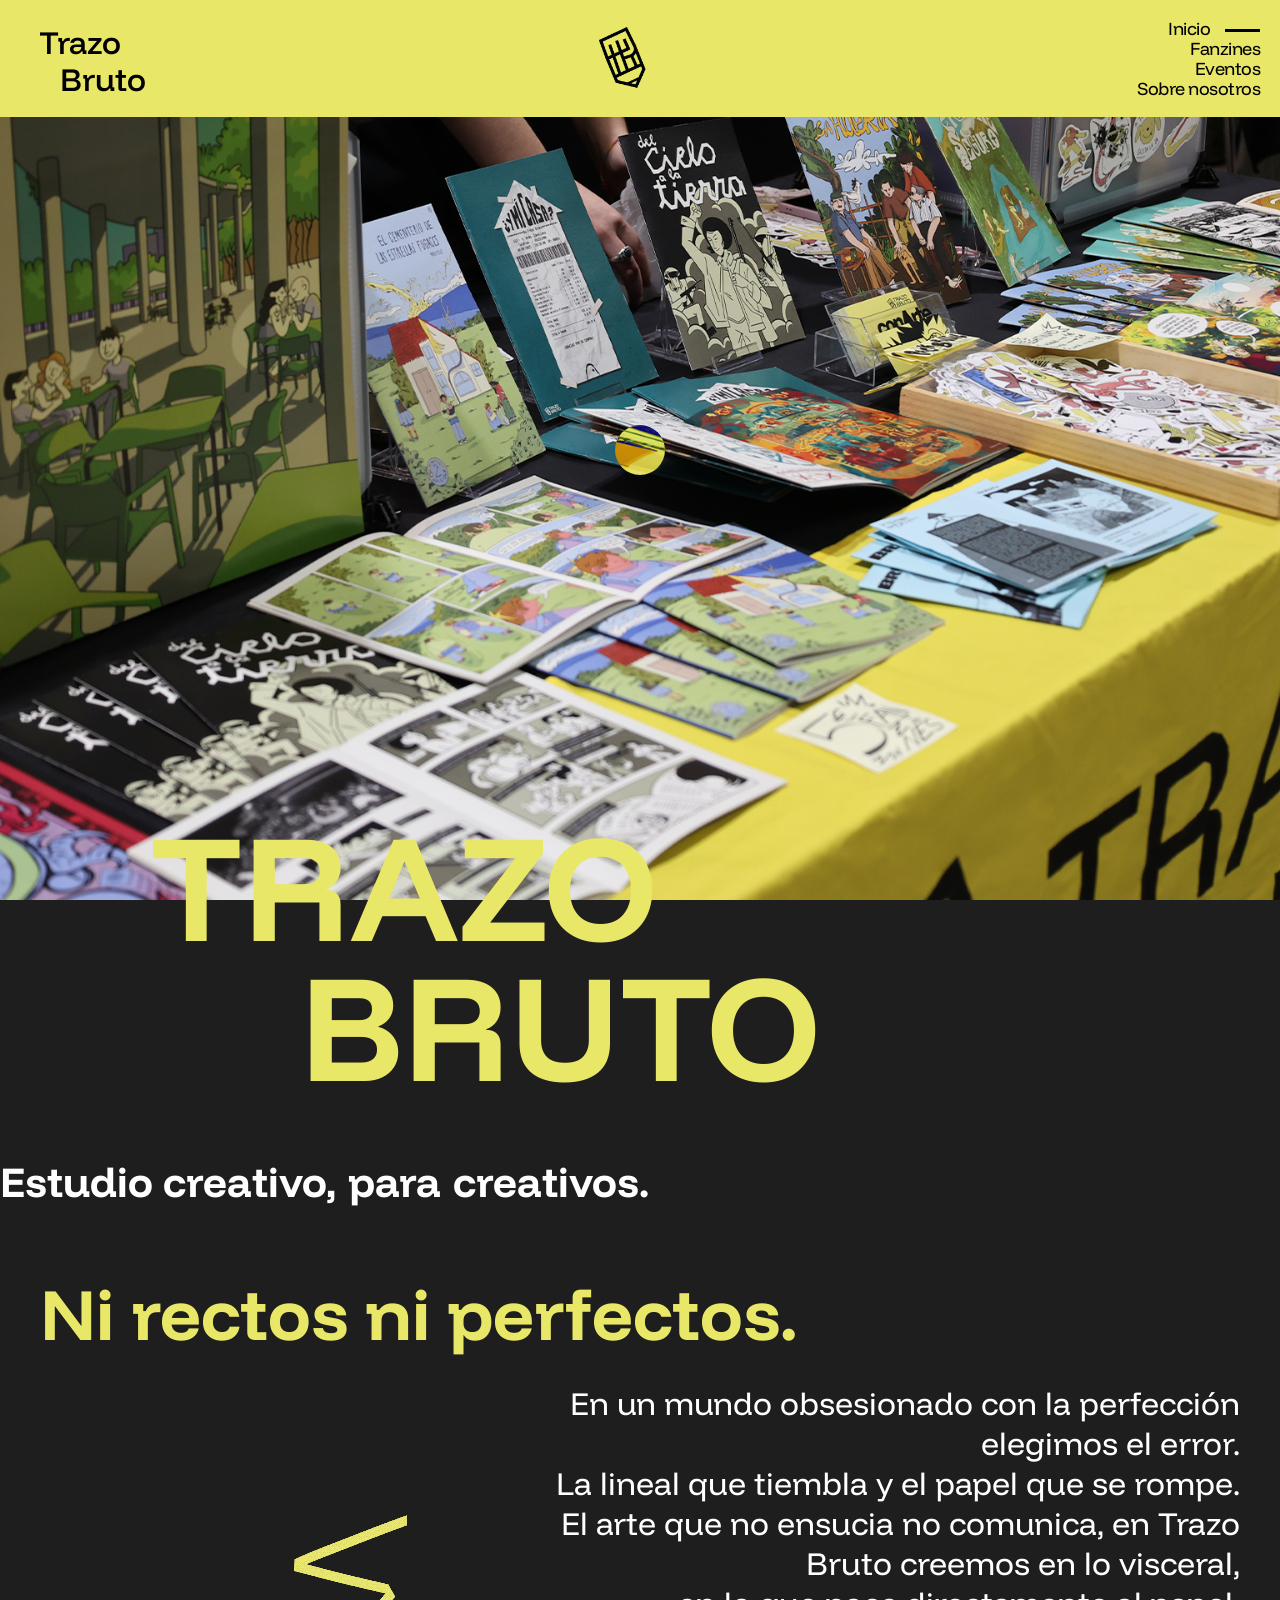
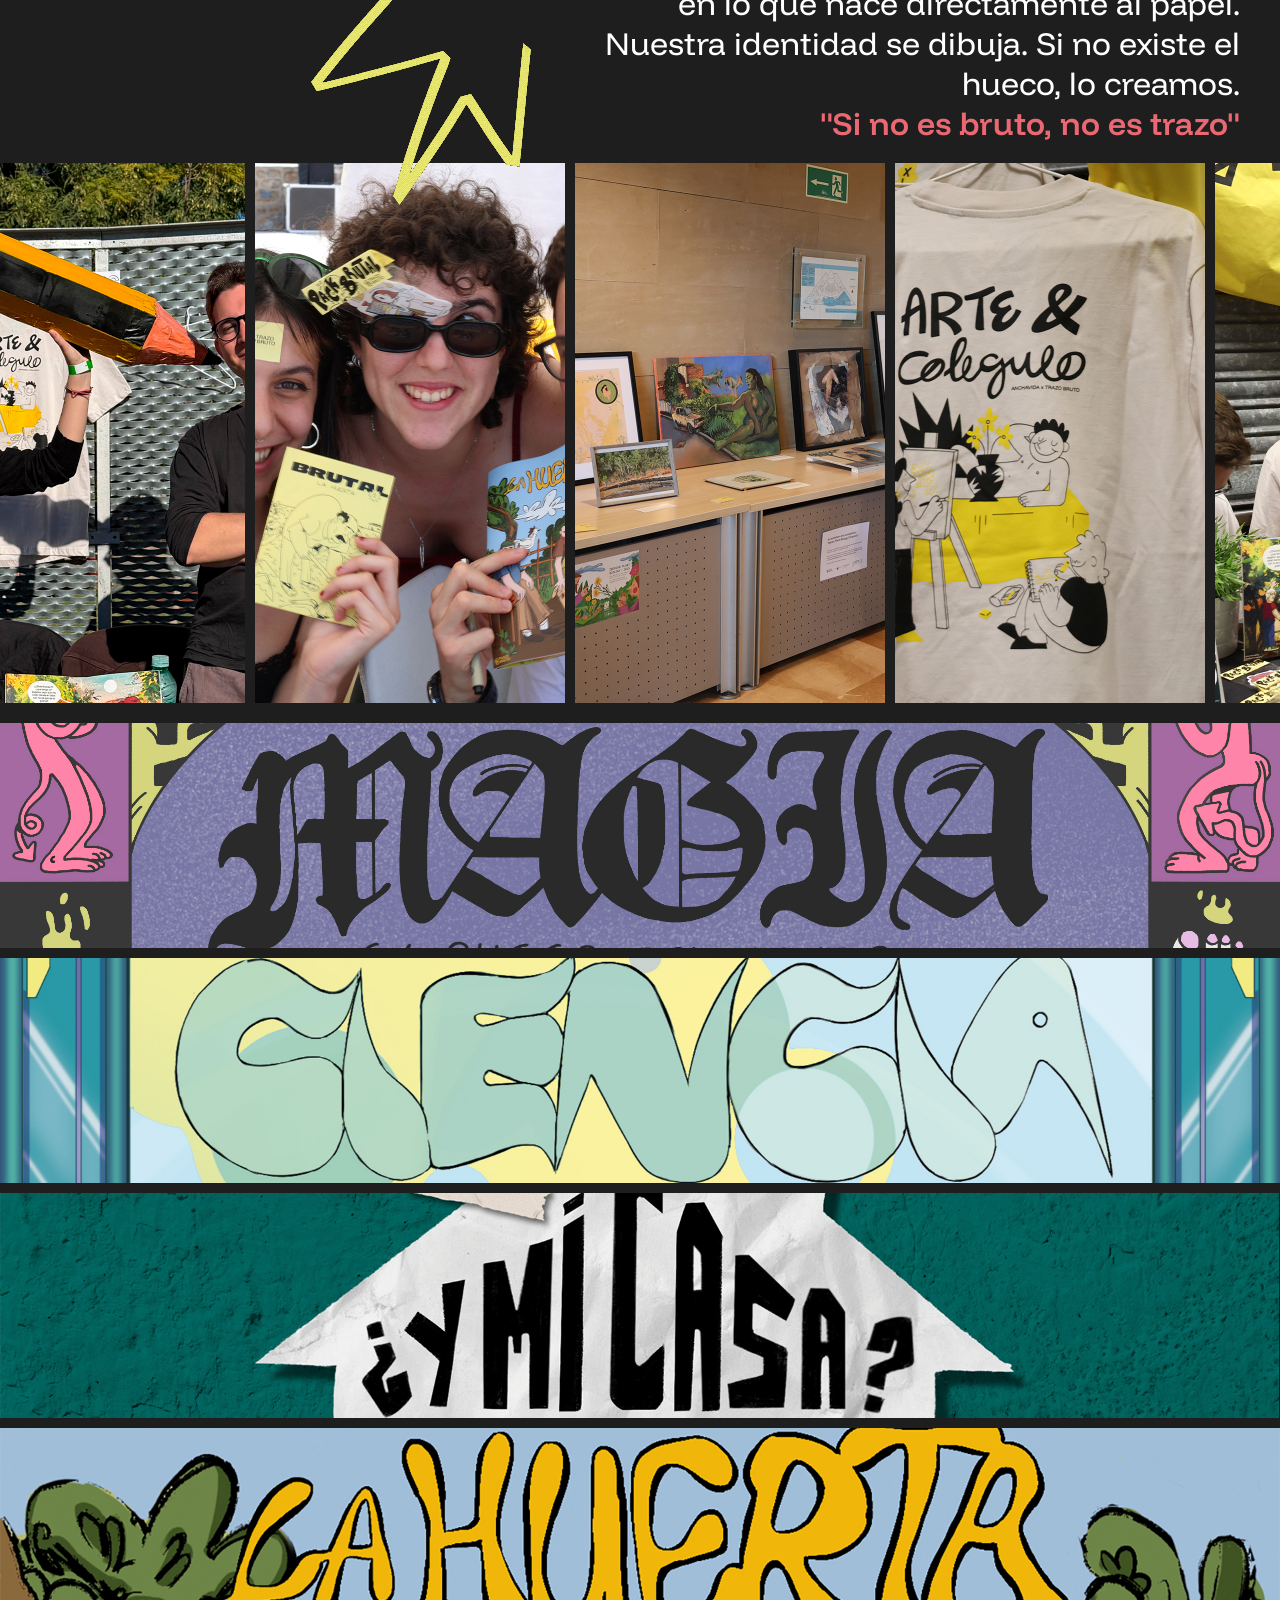
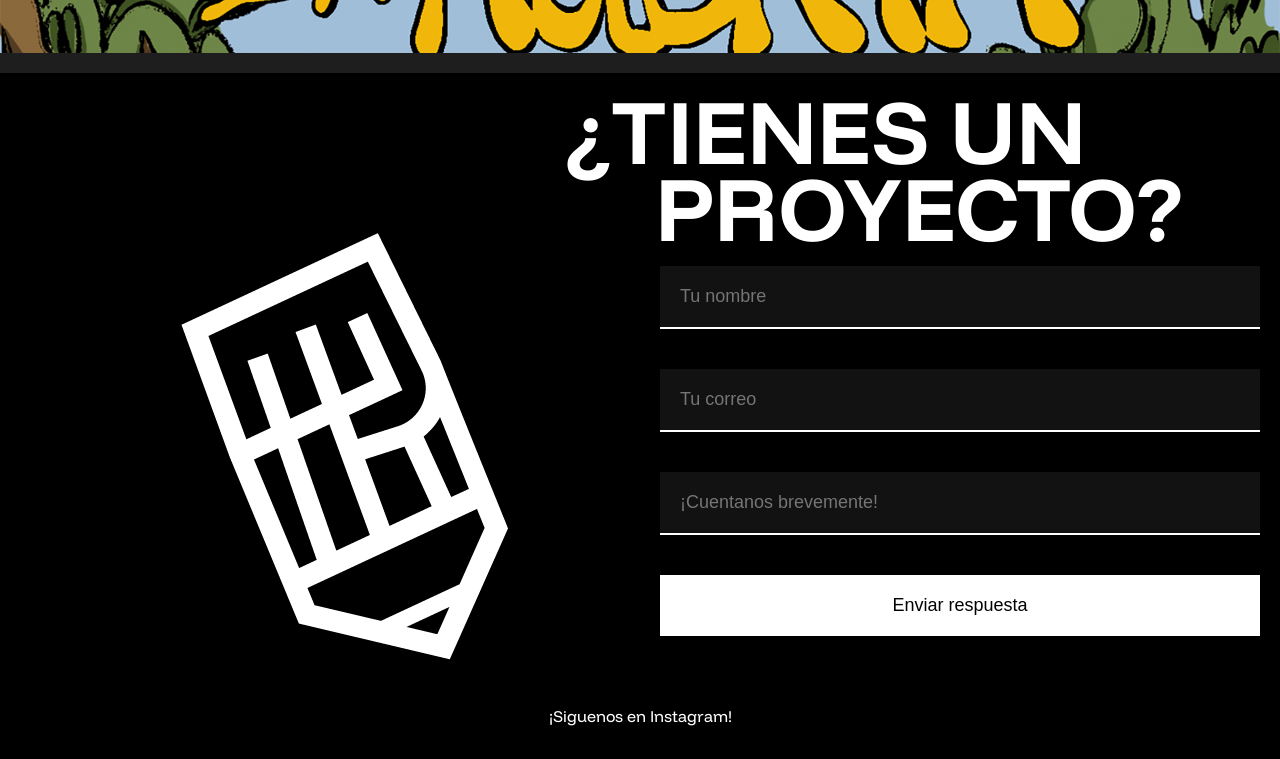
==== index.html @ 215f38f9 "links corregidos" ====
<!DOCTYPE html>
<html lang="es">
<head>
    <meta charset="UTF-8">
    <meta name="viewport" content="width=device-width, initial-scale=1.0">
    <title>Trazo Bruto</title>
    <link rel="icon" href="img/favicon/favicon-32x32.png">
    <link rel="stylesheet" href="css/estilo_main.css">
    <link rel="stylesheet" href="css/estilo_tablet.css" media="screen and (max-width: 1180px)">
    <link rel="stylesheet" href="css/estilo_mobile.css" media="screen and (max-width: 768px)">
    <script defer src="js/funciones.js"></script>
    <script defer src="js/submitForm.js"></script>
</head>
<body>
    <div class="cursor-personalizado"></div>

    <header>
        <section class="parallaxText">
            <div class="trazo">
                <P>Trazo Trazo Trazo Trazo Trazo Trazo Trazo </P>
            </div>
            <div class="bruto">
                <p>Bruto Bruto Bruto Bruto Bruto Bruto Bruto</p>
            </div>
        </section>
        <div class="logo">
            <a href="index.html" class="logo-link">
                <img src="img/logo_isotipo.png" alt="" class="logo-img">
            </a>
        </div>
        <div class="menu_main">
            <ul>
                <li class="activo"><a href="">Inicio</a></li>
                <li><a href="pages/fanzines.html">Fanzines</a></li>
                <li><a href="pages/eventos.html">Eventos</a></li>
                <li><a href="pages/aboutUs.html">Sobre nosotros</a></li>
            </ul>
        </div>
    <!--TABLET/MOVIL RESPONSIVE-->
        <button class="btn-menu">
            <span></span>
            <span></span>
            <span></span>
        </button>
        <nav class="menu">
            <ul>
                <li><a href="index.html">Inicio</a></li>
                <li><a href="pages/fanzines.html">Fanzines</a></li>
                <li><a href="pages/eventos.html">Eventos</a></li>
                <li><a href="pages/aboutUs.html">Sobre nosotros</a></li>
            </ul>
        </nav>
    </header>
    
    <main>
        <section class="img-main"></section>
        <h2>TRAZO <br>&emsp;BRUTO</h2>
        <h3>Estudio creativo,  
            <span class="animacion">
                <span class="contenido">
                    <span>para </span>
                    <span>de </span>
                </span>
            </span>
        creativos.</h3>
        <div class="manifiesto">
            <h2>Ni rectos ni perfectos.</h2>
            <div class="texto-gif">
                <div class="gif"><img src="img/gif/TrazoBruto.gif" alt=""></div>
                <p>En un mundo obsesionado con la perfección elegimos el error. <br> La lineal que tiembla y el papel que se rompe.<br>El arte que no ensucia no comunica, en Trazo Bruto creemos en lo visceral, <br>en lo que nace directamente al papel. <br>Nuestra identidad se dibuja. Si no existe el hueco, lo creamos.<br>
                    <span>"Si no es bruto, no es trazo"</span></p>
            </div>
        </div>
        <section class="carrusel">
            <img src="img/01.png" alt="">
            <img src="img/02.png" alt="">
            <img src="img/03.png" alt="">
            <img src="img/04.png" alt="">
            <img src="img/05.png" alt="">
            <img src="img/06.png" alt="">
            <img src="img/07.png" alt="">
            <img src="img/08.png" alt="">
            <img src="img/09.png" alt="">
        </section>
        <section class="portadasFanzines">
            <div><a href="pages/fanzines.html#magia"><img src="img/Fanzines/05/PORTADA.jpg" alt=""></a></div>
            <div><a href="pages/fanzines.html#ciencia"><img src="img/Fanzines/04/Portada.jpg" alt=""></a></div>
            <div><a href="pages/fanzines.html#miCasa"><img src="img/Fanzines/03/portada.jpg" alt=""></a></div>
            <div><a href="pages/fanzines.html#huerta"><img src="img/Fanzines/02/Portada.png" alt=""></a></div>
        </section>
    </main>
    <footer>
        <section class="flex">
            <div class="footer-img">
                <img src="img/logo_isotipo_blanco.png" alt="">
            </div>
            <div class="form">
                <h2>¿TIENES UN <br>&emsp;PROYECTO?</h2>
                <input type="text" name="nombre" id="" placeholder="Tu nombre">
                <input type="text" name="correo" placeholder="Tu correo">
                <input type="text" name="mensaje" placeholder="¡Cuentanos brevemente!">
                <button type="button" onClick="submitForm()" >Enviar respuesta</button>
            </div>
        </section>
        <section class="pie-pagina">
            <p>¡Siguenos en <a href="https://www.instagram.com/trazo.bruto/" target="_blank">Instagram</a>!</p>
        </section>
    </footer>
</body>
</html>
---- css/estilo_main.css ----
@import url('https://fonts.googleapis.com/css2?family=Funnel+Display:wght@300..800&display=swap');

:root{
    --color-principal: #E9E767;
    --tipo: "Funnel Display"
}
*{
    cursor: none !important;
    margin: 0;
    padding: 0;
}
body{
    font-family: var(--tipo);
    background-color: rgb(30, 30, 30);
}
.cursor-personalizado{
    position: fixed;
    width: 50px;
    height: 50px;
    border-radius: 50%;
    background-color: var(--color-principal);
    mix-blend-mode: difference;
    pointer-events: none;
    z-index: 10;
    left: var(--x, 50%);
    top: var(--y, 50%);
    transform: translate(-50%, -50%);
    transition: width 0.2s ease, height 0.2s ease;
}
    .cursor-personalizado.cursor-activo{
    width: 30px;
    height: 30px;
}

header{
    position: fixed;
    background-color: var(--color-principal);
    height: 13dvh;
    width: 100%;
    color: black;
    display: flex;
    justify-content: space-between;
    align-items: center;
    transition: transform 0.3s ease;
    z-index: 9;
}
        .header-hidden{
            transform: translateY(-100%);
        }
        header button, nav{
            display: none;
        }
    .parallaxText{
        font-weight: 500;
        padding: 20px;
        position: relative;
        font-size: 2em;
    }
    div.trazo{
        position: relative;
        left: 20px;
        width: 85px;
        height: 37px;
        overflow: hidden;
        display: flex;
        flex-direction: row-reverse;
        align-items: flex-start;
        justify-content: flex-end;
    }
        .trazo p{
        white-space: nowrap;
        position: absolute;
        left: -230px;
    }
    div.bruto{
        position: relative;
        left: 40px;
        width: 90px;
        height: 37px;
        overflow: hidden;
        display: flex;
    }
        .bruto p{
        white-space: nowrap;
        position: absolute;
        left: 0px;
    }
div.logo, .logo-link, .logo-img{
    transition: transform 0.3s ease-out;
}
    .logo-link {
        display: inline-block;
        width: 100px;
        height: 100px;
    }
    .logo-img {
        width: 100%;
        height: 100%;
        object-fit: cover; 
        object-position: center; 
    }
header div.menu_main ul{
    list-style: none;
    padding: 20px;
    display: flex;
    flex-direction: column;
    align-items: flex-end;
    height: 100%;
    justify-content: space-between;
}
    div.menu_main a{
        text-decoration: none;
        font-size: 18px;
        letter-spacing: -0.5px;
        line-height: 12px;
        color: black;
        display: inline-block;
        position: relative;
        transform: translateX(0);
        transition: transform 0.3s ease;
    }
    div.menu_main a::after{
        content: "";
        position: absolute;
        top: 50%;
        right: 0;
        width: 0px;
        height: 3px;
        background-color: black;
        transition: width 0.3s ease, right 0.3s ease;
    }
    .menu_main a:hover,
    .menu_main li.activo a{
        transform: translateX(-50px);
    }
    .menu_main a:hover::after,
    .menu_main li.activo a::after{
        width: 35px;
        right: -50px;
}
section.img-main{
    height: 100dvh;
    width: 100%;
    background: url(../img/06.png)no-repeat center/ cover fixed;
}
main{
    height: auto;
}


main h2{
    display: inline-block;
    color: var(--color-principal);
    font-size: 150px;
    position: relative;
    left: 150px;
    top: -85px;
    line-height: 140px;
}
main h3{
    display: inline-flex;
    align-items: baseline;
    color: white;
    font-size: 42px;
    position: relative;
    top: -30px;
    left: 0px;
}
h3 span.animacion{
    display: inline-flex;
    overflow: hidden;
    height: 1.5em;
    vertical-align: bottom;
    margin: 0 12px;
}
span.animacion .contenido{
    display: flex;
    flex-direction: column;
    transition: transform 0.3s ease;
}
.animacion span{
    display: block;
    height: 1.5em;
    line-height: 1.5em;
}
span.animacion:hover span.contenido{
    transform: translateY(-1.5em);
}
main div.manifiesto{
    width: 100%;
    display: flex;
    flex-direction: column;
    justify-content: flex-start;
    padding-bottom: 20px;
}
    div.manifiesto h2{
        display: flex;
        font-size: 72px;
        margin-top: 25px;
        left: 0;
        top: 0;
        margin: 0 40px;
    }
    div.manifiesto .texto-gif{
        display: flex;
        flex-direction: row;
        align-items: center;
        justify-content: flex-end;
        margin: 0 40px;
    }
    div.manifiesto p{
        display: flex;
        text-align: right;
        font-size: 32px;
        color: white;
        justify-content: flex-end;
        flex-direction: column;
    }
    div.manifiesto p span{
        display: flex;
        justify-content: flex-end;
        color: #EB6772;
        font-weight: 600;
    }
    .texto-gif div.gif{
        display: flex;
        transform: rotate(180deg);
        position: relative;
        top: 120px;
        left: 100px;
}
section.carrusel{
    display: flex;
    overflow-x: hidden;
    width: 100%;
    height: 60dvh;
    display: flex;
    gap: 10px;
    padding-bottom: 20px;
    user-select: none;
}
    .carrusel::-webkit-scrollbar {
        display: none;
    }
    .carrusel img {
        flex: 0 0 calc(25% - 10px);
        width: calc(25% - 10px);
        height: 100%;
        object-fit: cover;
        pointer-events: none;
    }
section.portadasFanzines{
    width: 100%;
    height: 100dvh;
    display: flex;
    flex-direction: column;
    gap: 10px;
    padding-bottom: 50px;
}
section.portadasFanzines div{
    width: 100%;
    height: 25%;
}
.portadasFanzines div img{
    width: 100%;
    height: 100%;
    object-fit: cover;
}
footer{
    width: 100%;
    min-height: 75%;
    background-color: black;
    display: flex;
    flex-direction: column;
    padding-top: 20px;
}
    footer section.flex{
        display: flex;
        width: 100%;
        height: 100%;
    }
    .flex div.footer-img{
        width: 50%;
        overflow: hidden;
        display: flex;
        
    }
    .flex div.form{
        width: 50%;
        display: flex;
        flex-direction: column;
    }
        .flex h2{
            font-size: 90px;
            color: white;
            line-height: 0.85;
            position: relative;
            top: 0px;
            left: -75px;
        }
        section.flex input{
            padding: 20px;
            background-color: rgba(30, 30, 30, 0.6);
            color: white;
            border: none;
            border-bottom: white 2px solid;
            outline: none;
            margin: 20px;
            font-size: 18px;
            box-sizing: border-box;
        }
        section.flex button{
            justify-self: end;
            background-color: white;
            color: black;
            border: none;
            padding: 20px 40px;
            margin: 20px;
            font-size: 18px;
            transition: 0.2s ease-in-out;
        }
            section.flex button:hover{
                background-color: var(--color-principal);
                color: black;
                transform: translateY(-10px);
                box-shadow: 0 10px 20px rgba(0, 0, 0, 0.3);
            }
    section.pie-pagina{
        display: flex;
        flex-direction: column;
        justify-content: center;
        align-items: center;
        background-color: black;
        padding-bottom: 20px;
    }
    .pie-pagina p{
        color: white;
        margin-bottom: 1%;

    }
    footer a{
        text-decoration: none;
        color: white;
    }
    footer a:hover{
        color: black;
        background-color: var(--color-principal);
    }
---- css/estilo_tablet.css ----
@media (max-width: 1180px){
    *{
        padding: 0;
        margin: 0;
    }
    .cursor-personalizado{
        display: none;
    }
    /*HEADER*/
    header{
        position: fixed;
        background: none;
        display: flex;
        justify-content: space-between;
        align-items: center;
        z-index: 1;
    }
    header .logo{
        display: none;
    }
    header .about-us{
        display: none;
    }
    .parallaxText{
        font-weight: 500;
        padding: 20px;
        position: relative;
        font-size: 2em;
        color: var(--color-principal);
        z-index: 4;
        transition: color 0.3s ease;
    }
        .parallaxText.oscuro{
        color: black;
        font-weight: 600;
        }
    header .btn-menu{
        width: 80px;
        height: 60px;
        background: transparent;
        display: flex;
        flex-direction: column;
        justify-content: center;
        align-items: center;
        gap: 8px;
        border: none;
        z-index: 4;
        }
        .menu_main{
            display: none;
        }
            .btn-menu span{
                display: block;
                width: 40px;
                height: 4px;
                background-color: var(--color-principal);
                transition: background-color 0.3s ease;
            }
            .desplegado span{
                background-color: black;
            }
            nav.menu{
                position: fixed;
                top: 0;
                left: 0;
                width: 100%;
                height: 100dvh;
                background-color: var(--color-principal);
                display: flex;
                justify-content: center;
                align-items: center;
                z-index: 3;
                visibility: hidden;
                opacity: 0;
            }
                nav.menu.activo{
                    visibility: visible;
                    opacity: 1;
                }
            .menu ul{
                list-style: none;
                padding: 0;
                text-align: center;
                width: 100%;
            }
            .menu ul li{
                margin: 30px 0;
                transform: translateX(-100vw);
                transition: transform 0.5s cubic-bezier(.46,0,.37,1);
            }
            nav.menu.activo ul li{
                transform: translateX(0);
            }
            nav ul li:nth-child(1){ transition-delay: 0.15s; }
            nav ul li:nth-child(2){ transition-delay: 0.30s; }
            nav ul li:nth-child(3){ transition-delay: 0.45s; }
            nav ul li:nth-child(4){ transition-delay: 0.60s; }
            li a{
                color: black;
                text-decoration: none;
                font-size: 100px;
                font-weight: 700;
            }
    /*MAIN*/
    main h3{
        font-size: 42px;
        position: relative;
        padding: 0 20PX;
        display: flex;
        justify-content: flex-end;
    }
    .texto-gif{
        display: flex;
        width: 95%;
        position: relative;
    }
    main .texto-gif p{
        font-size: 28px;
        display: flex;
        justify-content: flex-end;
    }
    .gif img{
        width: 300px;
        position: absolute;
        top: -100px;
    }
    section.portadasFanzines{
        height: 80dvh;
    }
    
    /*FOOTER*/
    .flex h2{
        font-size: 72px;
    }
    .flex .footer-img{
        justify-content: center;
        align-items: center;
    }
}
---- css/estilo_mobile.css ----
@media screen and (max-width: 450px){
        /*HEADER*/
    header{
        max-width: 100vw;
        top: 0;
        left: 0;
        position: fixed;
    }
    nav.menu{
        width: 100%;
        max-width: 100vw;
    }
    li a{
        color: black;
        text-decoration: none;
        font-size: 80px;
        font-weight: 700;
    }

    /*MAIN*/
    main h2{
        font-size: 80px;
        line-height: 0.8;
        position: relative;
        top: -35px;
        left: 15px;
    }
    main h3{
        font-size: 20px;
        position: relative;
        padding-left: 20px;
    }
    main .manifiesto h2{
        font-size: 42px;
        padding-bottom: 20px ;
    }
    .texto-gif{
        display: flex;
        width: 85%;
        position: relative;
    }
    main .texto-gif p{
        font-size: 16px;
    }
    .gif img{
        width: 100px;
        position: absolute;
        top: -20px;
        left: 20px;
    }
    .flex h2{
        font-size: 30px;
        position: relative;
        top: -25px;
        left: 25px;
    }
    section.carrusel{
        height: 40dvh;
    }
    section.portadasFanzines{
        padding: 0;
        height: 50dvh;
    }
    /*FOOTER*/
    section.flex div.footer-img{
        display: none;
    }
    section.flex{
        width: calc(100% - 20%);
        display: flex;
        flex-direction: column;
    }
    .form{
        display: flex;
        flex-direction: column;
        width: 100%;
    }
    .form input{
        width: 90vw;
    }
    .form button{
        position: relative;
        left: 210px;
    }
    footer{
        display: flex;
        flex-direction: column;
        align-items: center;
        justify-content: center;
    }
        .flex h2 {
        font-size: 30px;
        position: relative;
        top: 0px;
        }
}
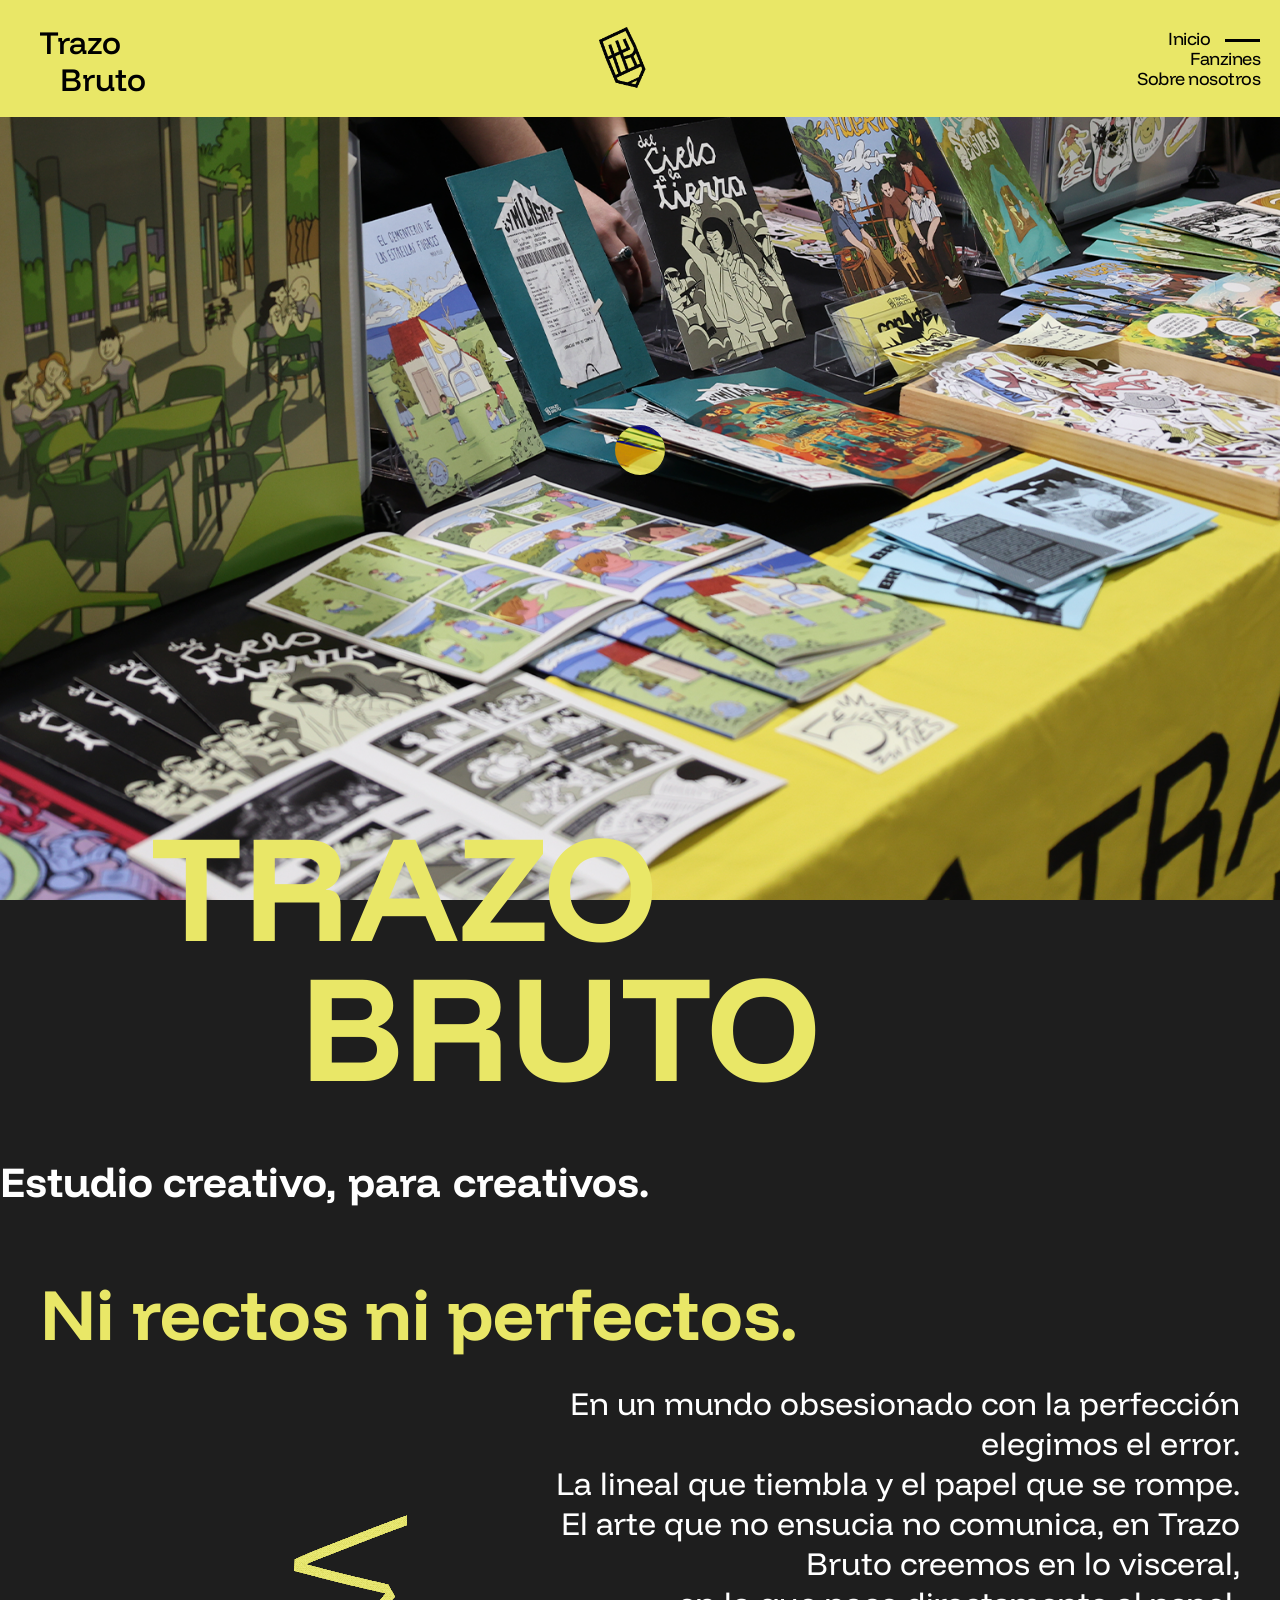
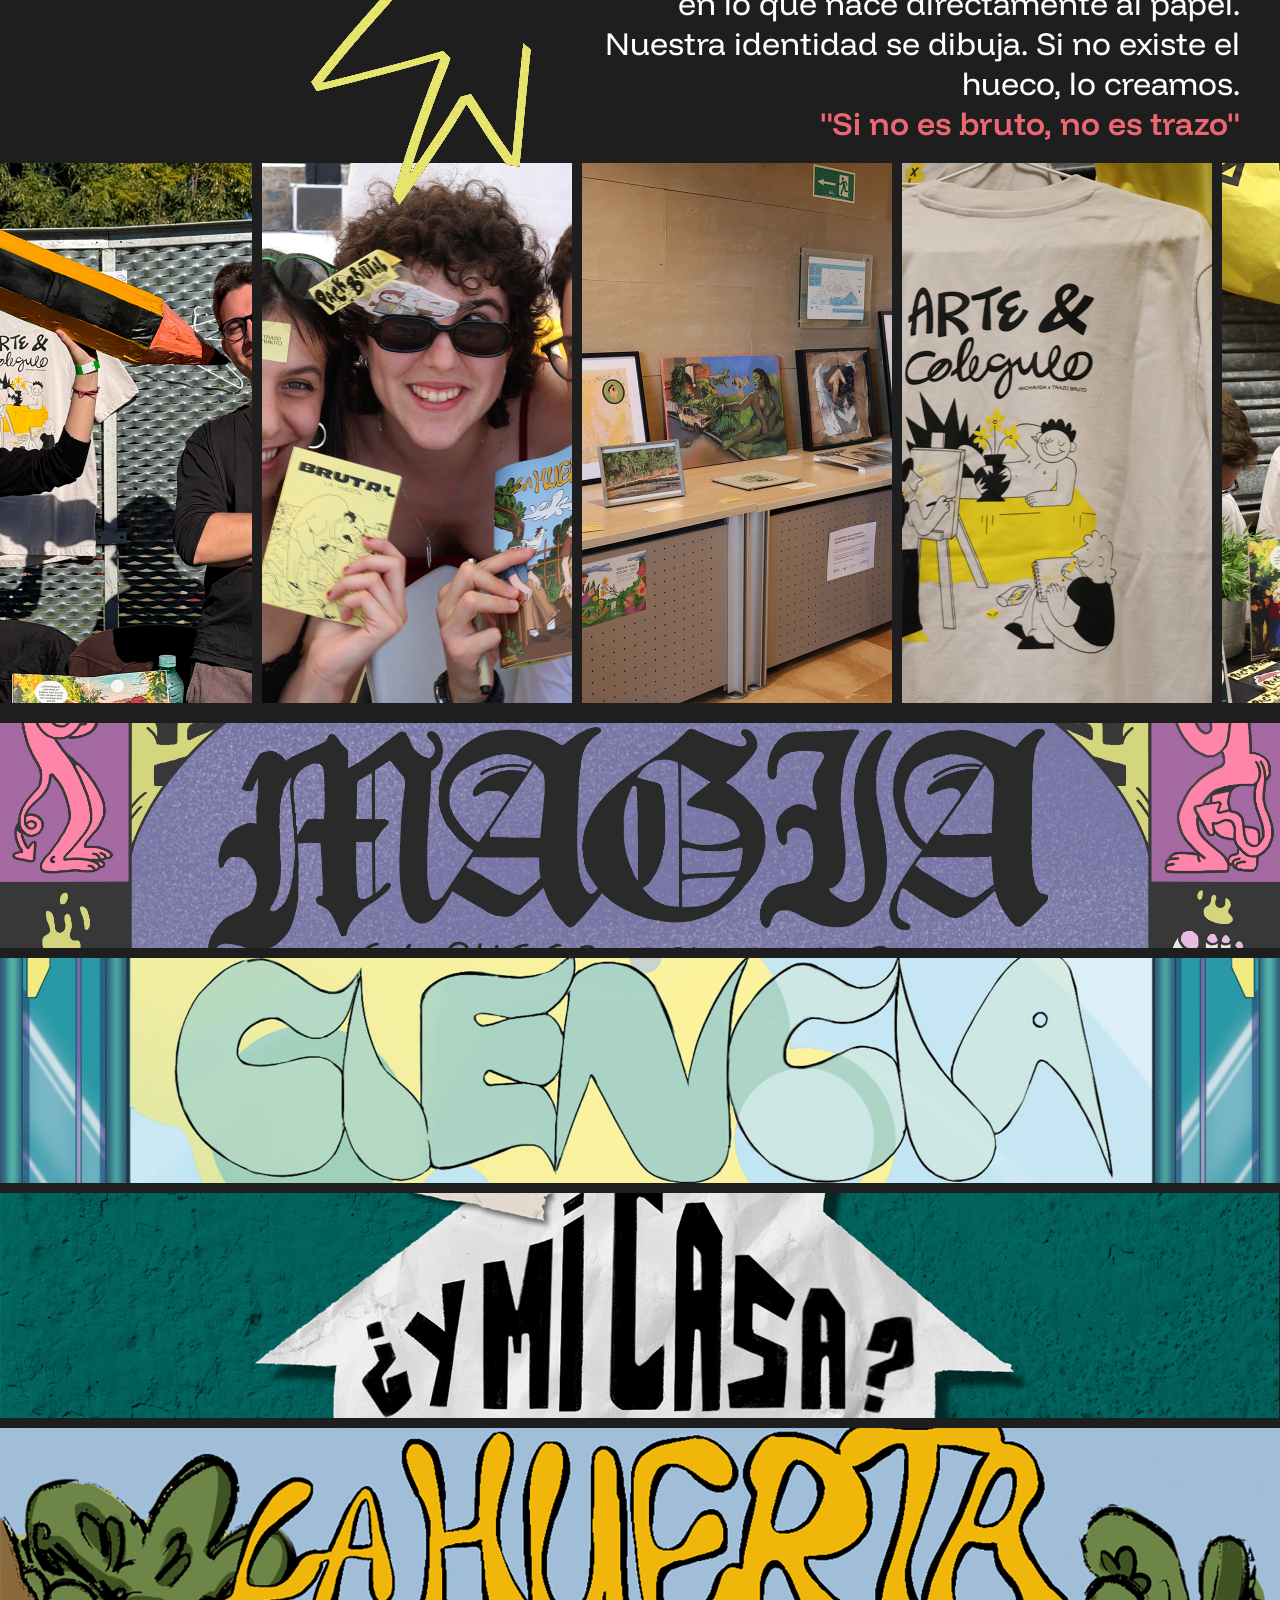
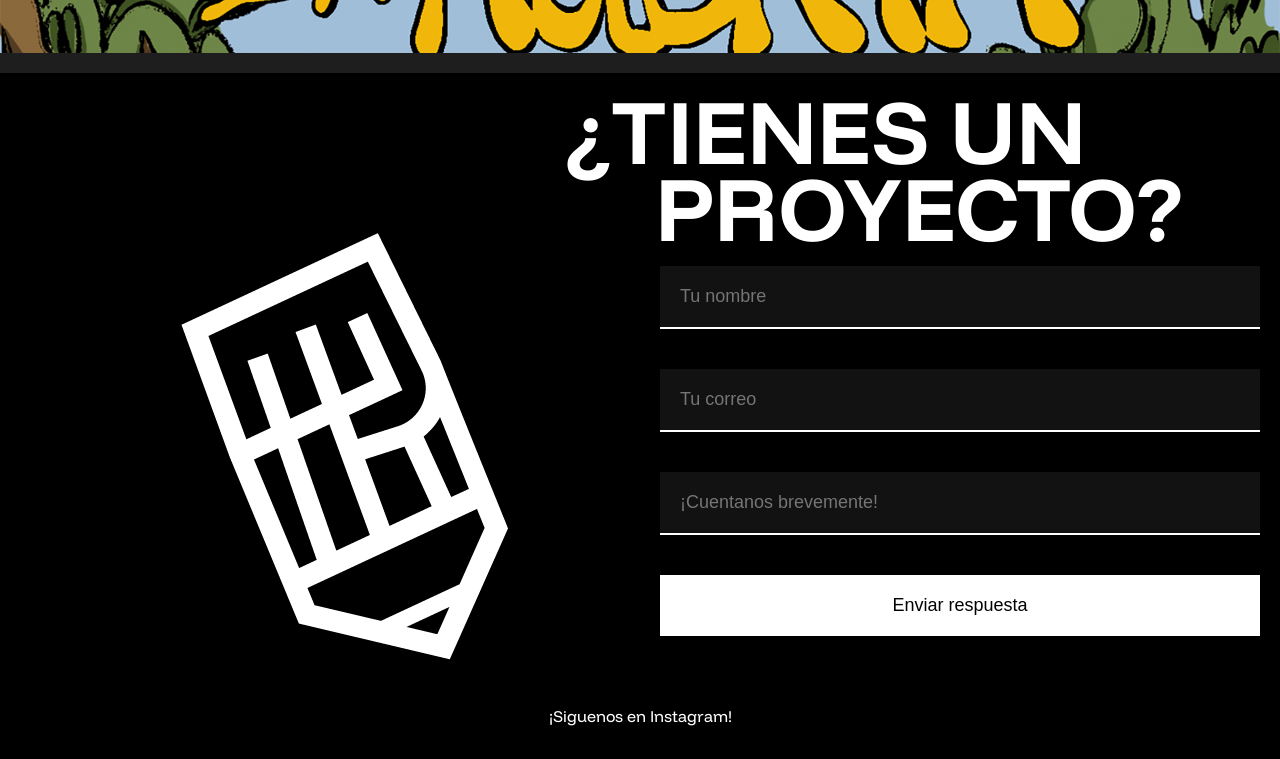
==== commit 6c2b9600: "about-us definido y reponsive" ====
--- a/index.html
+++ b/index.html
@@ -32,7 +32,7 @@
             <ul>
                 <li class="activo"><a href="">Inicio</a></li>
                 <li><a href="pages/fanzines.html">Fanzines</a></li>
-                <li><a href="pages/eventos.html">Eventos</a></li>
+                <!-- AÑADIR EVENTOS -->
                 <li><a href="pages/aboutUs.html">Sobre nosotros</a></li>
             </ul>
         </div>
@@ -46,7 +46,7 @@
             <ul>
                 <li><a href="index.html">Inicio</a></li>
                 <li><a href="pages/fanzines.html">Fanzines</a></li>
-                <li><a href="pages/eventos.html">Eventos</a></li>
+                <!-- AÑADIR EVENTOS -->
                 <li><a href="pages/aboutUs.html">Sobre nosotros</a></li>
             </ul>
         </nav>
--- a/css/estilo_tablet.css
+++ b/css/estilo_tablet.css
@@ -13,7 +13,7 @@
         display: flex;
         justify-content: space-between;
         align-items: center;
-        z-index: 1;
+        z-index: 5;
     }
     header .logo{
         display: none;
@@ -27,7 +27,7 @@
         position: relative;
         font-size: 2em;
         color: var(--color-principal);
-        z-index: 4;
+        z-index: 6;
         transition: color 0.3s ease;
     }
         .parallaxText.oscuro{
@@ -44,7 +44,7 @@
         align-items: center;
         gap: 8px;
         border: none;
-        z-index: 4;
+        z-index: 7;
         }
         .menu_main{
             display: none;
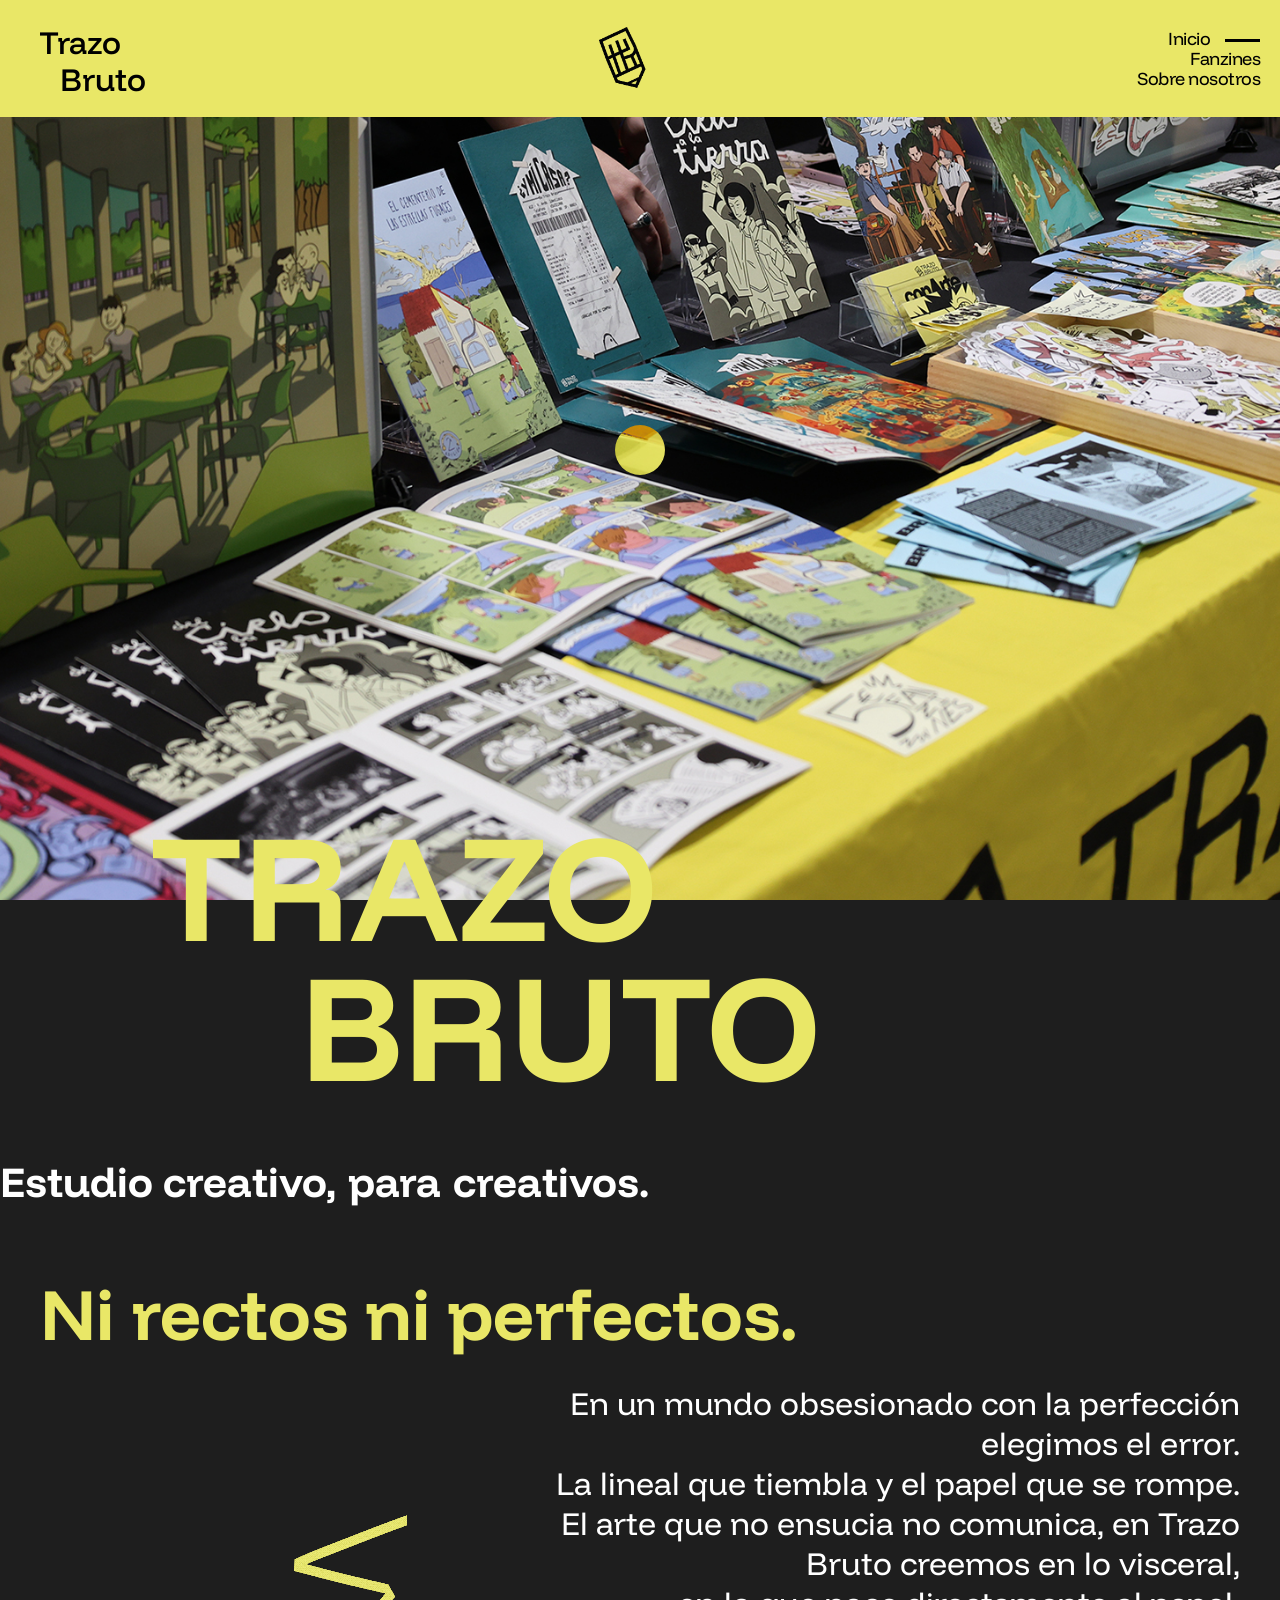
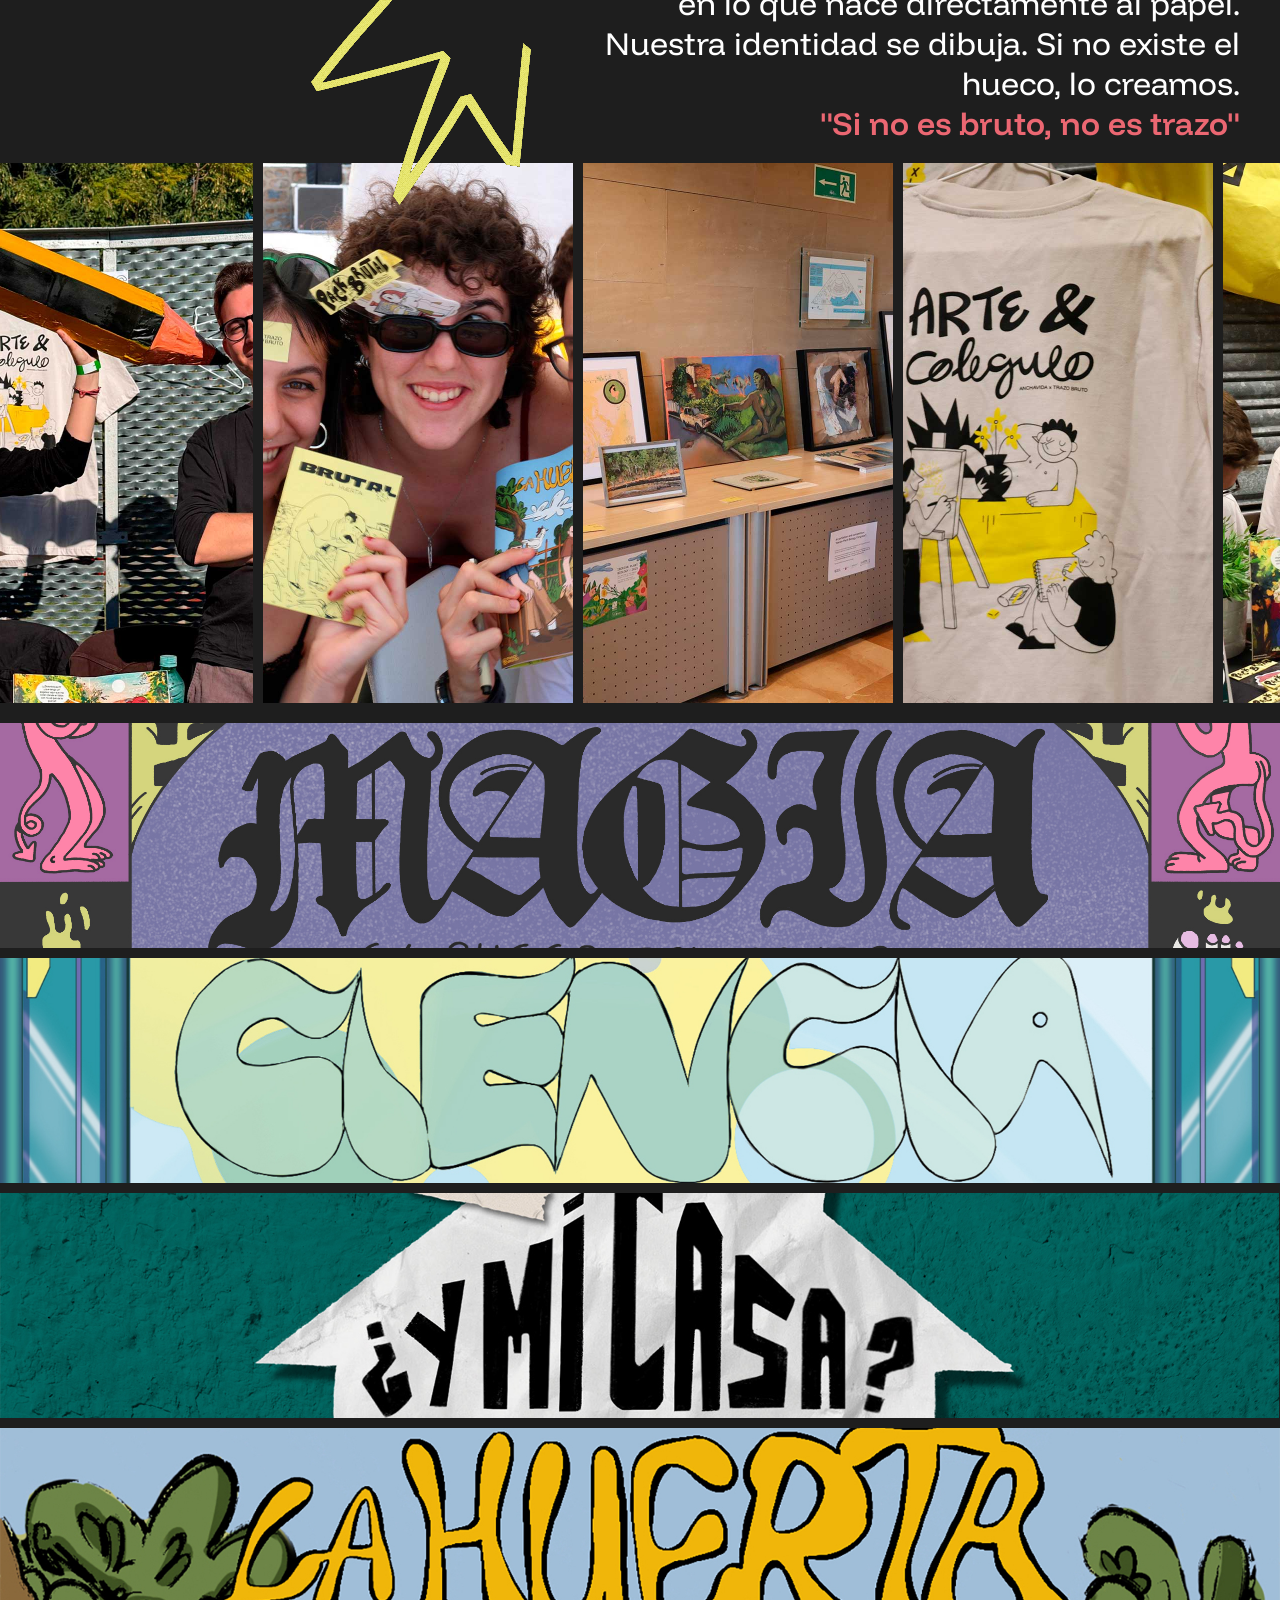
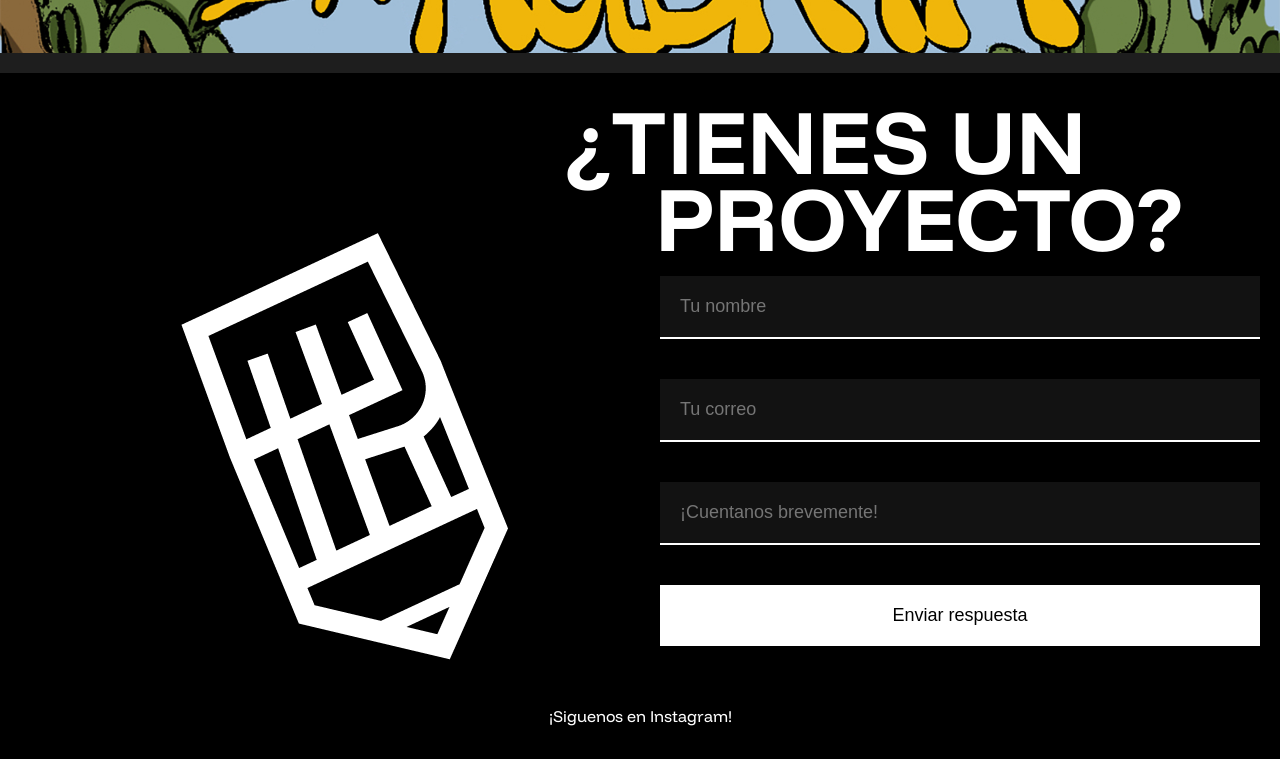
==== commit 1046885a: "Errores menos solucionados" ====
--- a/index.html
+++ b/index.html
@@ -32,7 +32,7 @@
             <ul>
                 <li class="activo"><a href="">Inicio</a></li>
                 <li><a href="pages/fanzines.html">Fanzines</a></li>
-                <!-- AÑADIR EVENTOS -->
+                    <!--AÑADIR EVENTOS-->
                 <li><a href="pages/aboutUs.html">Sobre nosotros</a></li>
             </ul>
         </div>
@@ -46,7 +46,7 @@
             <ul>
                 <li><a href="index.html">Inicio</a></li>
                 <li><a href="pages/fanzines.html">Fanzines</a></li>
-                <!-- AÑADIR EVENTOS -->
+                    <!--AÑADIR EVENTOS-->
                 <li><a href="pages/aboutUs.html">Sobre nosotros</a></li>
             </ul>
         </nav>
@@ -72,15 +72,15 @@
             </div>
         </div>
         <section class="carrusel">
-            <img src="img/01.png" alt="">
-            <img src="img/02.png" alt="">
-            <img src="img/03.png" alt="">
-            <img src="img/04.png" alt="">
-            <img src="img/05.png" alt="">
-            <img src="img/06.png" alt="">
-            <img src="img/07.png" alt="">
-            <img src="img/08.png" alt="">
-            <img src="img/09.png" alt="">
+            <img src="img/01.jpg" alt="">
+            <img src="img/02.jpg" alt="">
+            <img src="img/03.jpg" alt="">
+            <img src="img/04.jpg" alt="">
+            <img src="img/05.jpg" alt="">
+            <img src="img/06.jpg" alt="">
+            <img src="img/07.jpg" alt="">
+            <img src="img/08.jpg" alt="">
+            <img src="img/09.jpg" alt="">
         </section>
         <section class="portadasFanzines">
             <div><a href="pages/fanzines.html#magia"><img src="img/Fanzines/05/PORTADA.jpg" alt=""></a></div>
--- a/css/estilo_main.css
+++ b/css/estilo_main.css
@@ -141,7 +141,7 @@
 section.img-main{
     height: 100dvh;
     width: 100%;
-    background: url(../img/06.png)no-repeat center/ cover fixed;
+    background: url(../img/06.jpg)no-repeat center/ cover fixed;
 }
 main{
     height: auto;
@@ -291,6 +291,7 @@
         flex-direction: column;
     }
         .flex h2{
+            padding-top: 10px;
             font-size: 90px;
             color: white;
             line-height: 0.85;
--- a/css/estilo_tablet.css
+++ b/css/estilo_tablet.css
@@ -1,8 +1,4 @@
 @media (max-width: 1180px){
-    *{
-        padding: 0;
-        margin: 0;
-    }
     .cursor-personalizado{
         display: none;
     }
--- a/css/estilo_mobile.css
+++ b/css/estilo_mobile.css
@@ -61,6 +61,9 @@
         padding: 0;
         height: 50dvh;
     }
+    li:last-child a{
+                line-height: 0.8;
+            }
     /*FOOTER*/
     section.flex div.footer-img{
         display: none;
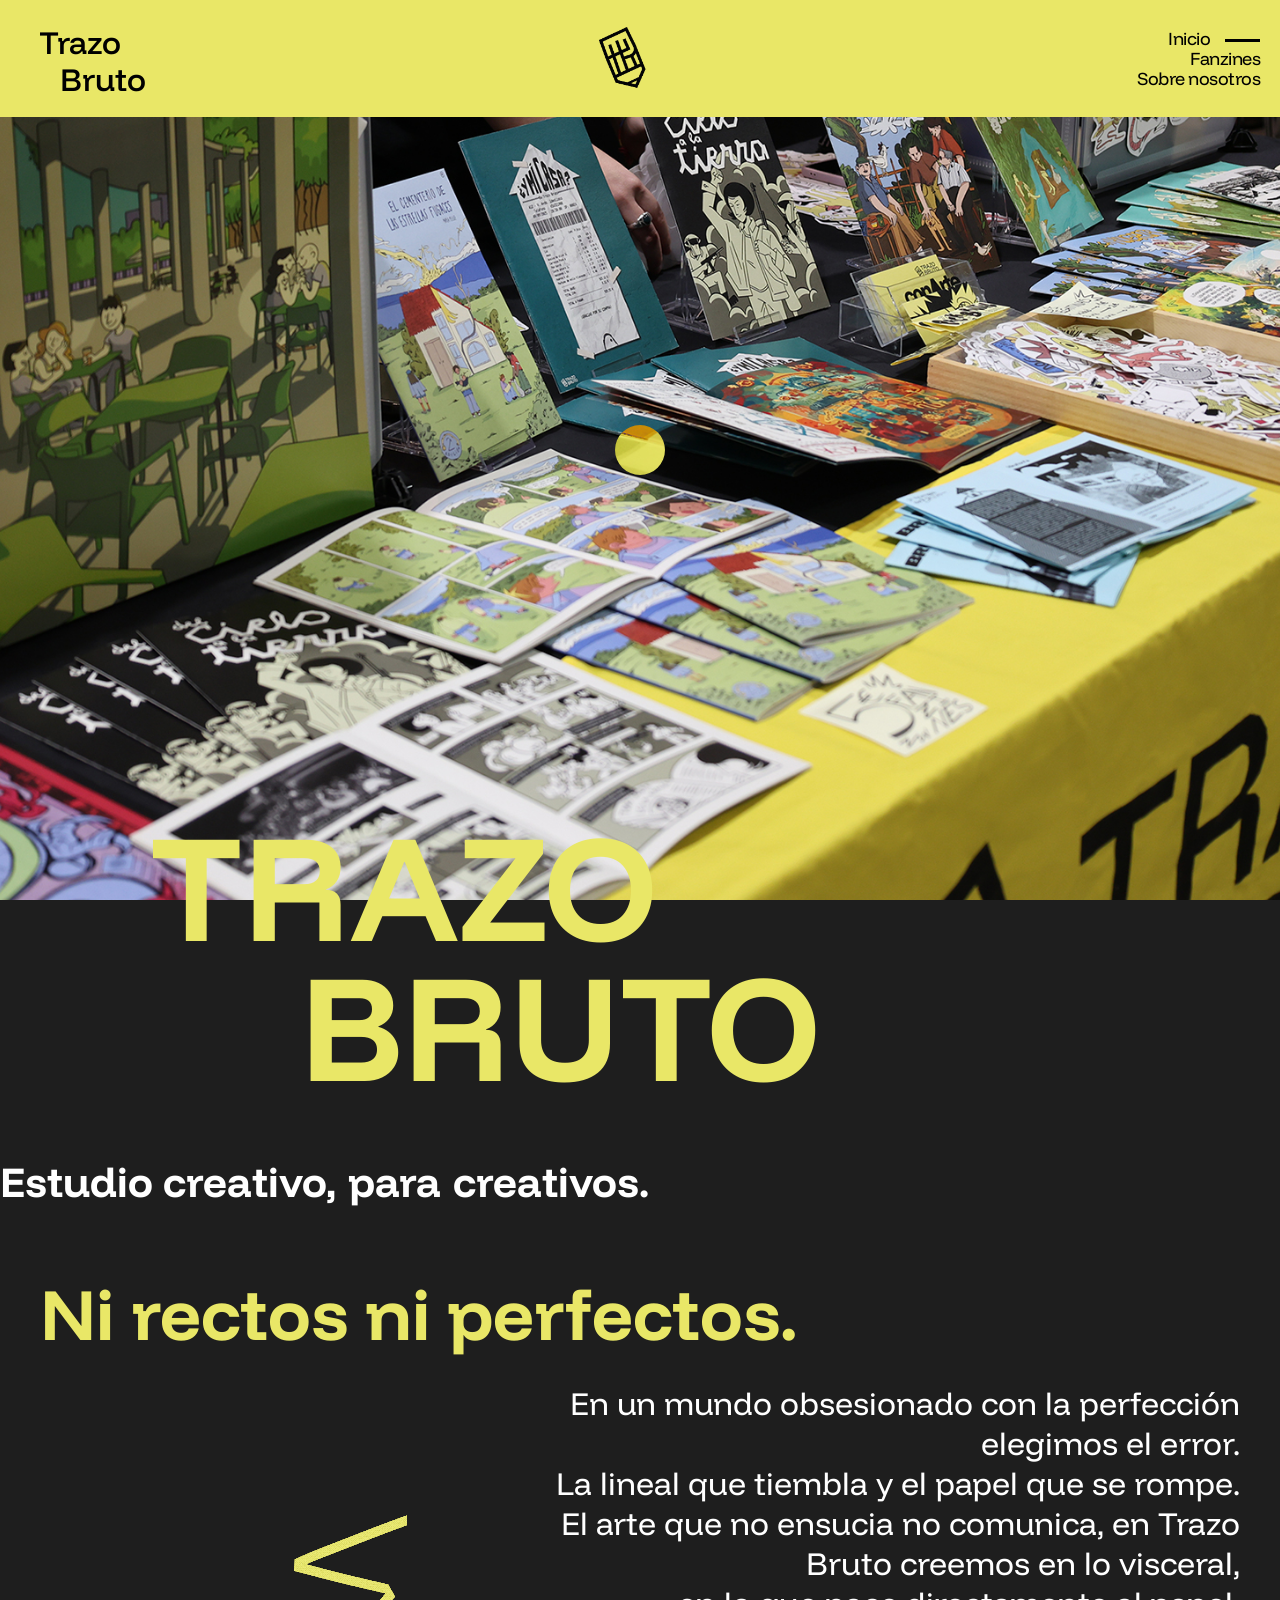
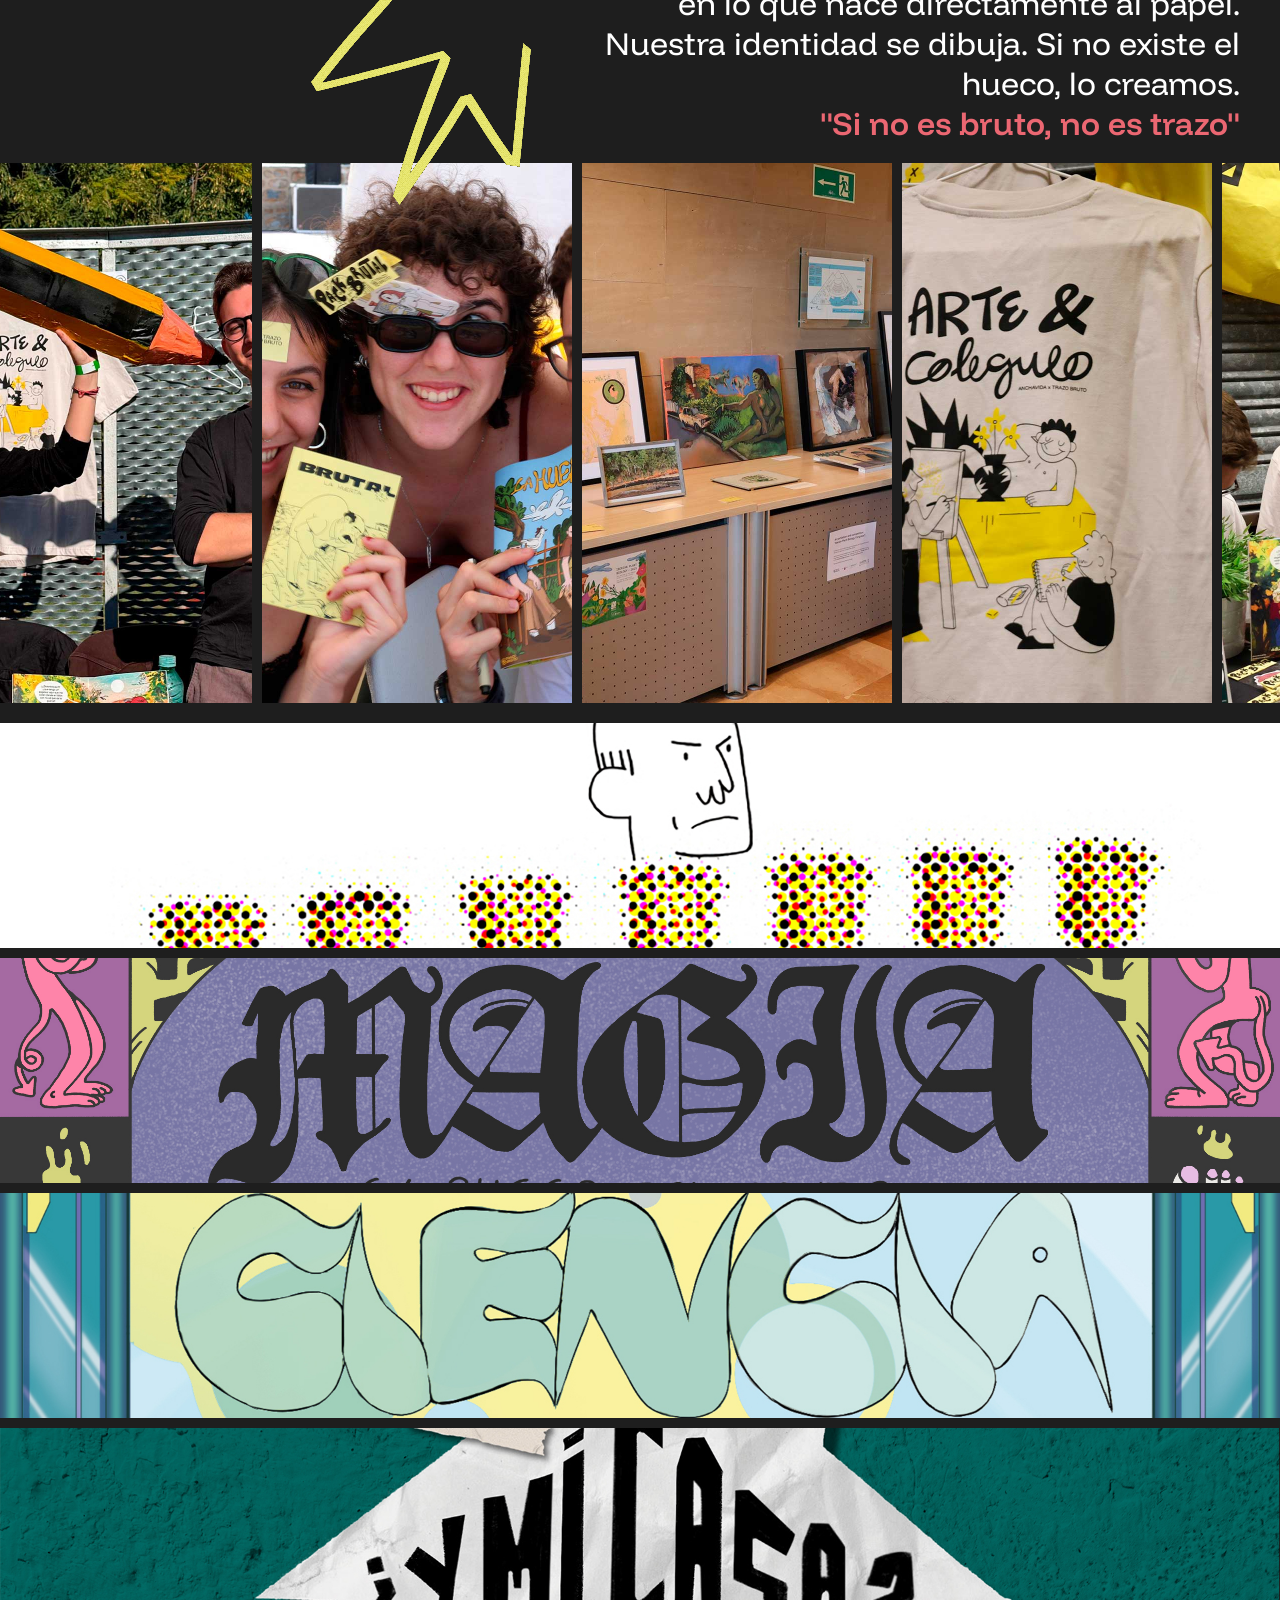
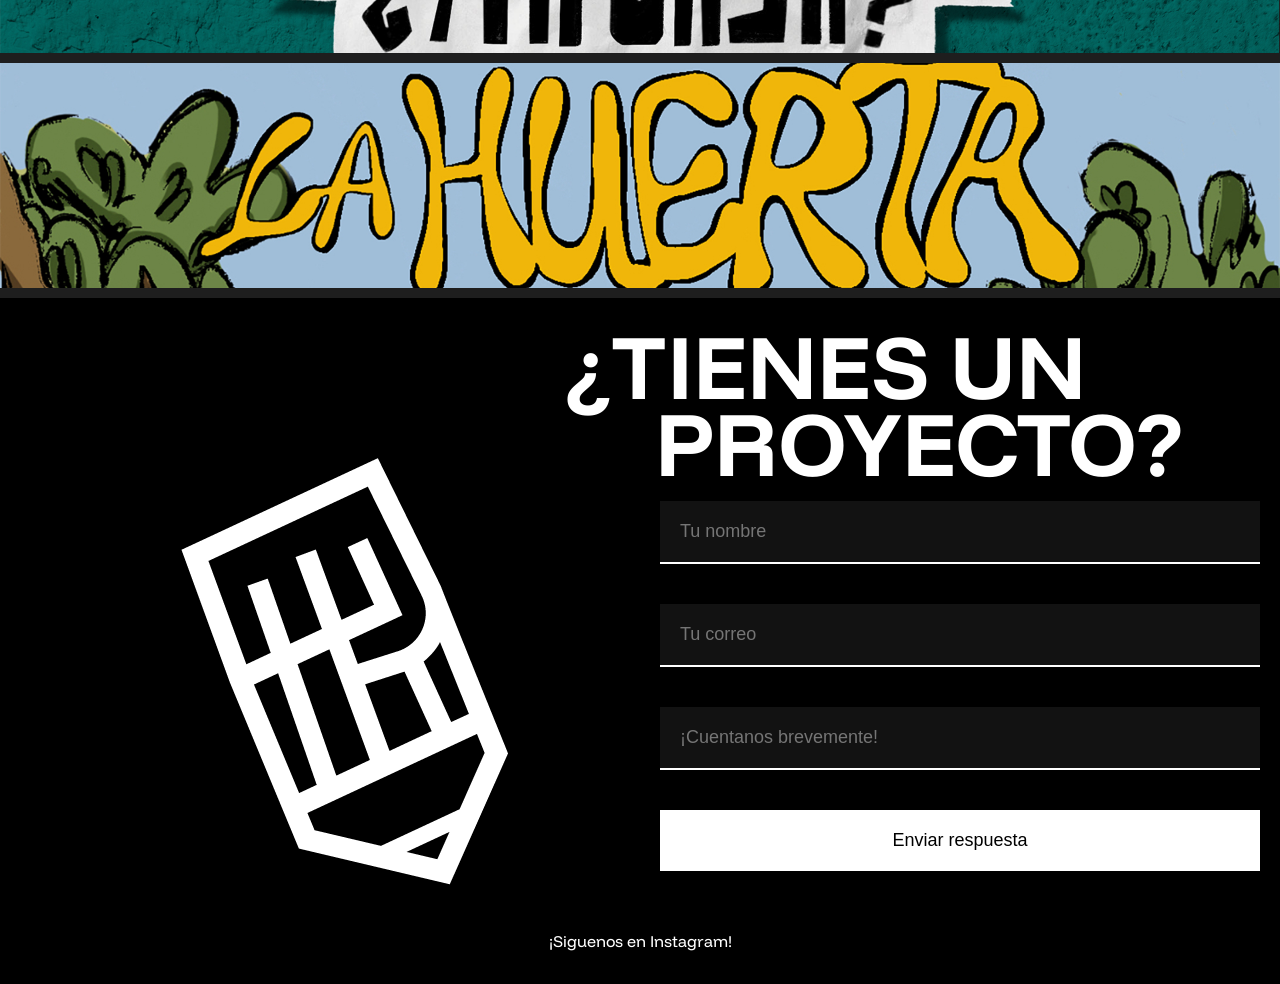
==== commit b7f6090e: "Actualizado con Fanzine de Majo" ====
--- a/index.html
+++ b/index.html
@@ -83,6 +83,7 @@
             <img src="img/09.jpg" alt="">
         </section>
         <section class="portadasFanzines">
+            <div><a href="pages/fanzines.html#miPadre"><img src="img/Fanzines/06. Majo/Portada.jpg" alt=""></a></div>
             <div><a href="pages/fanzines.html#magia"><img src="img/Fanzines/05/PORTADA.jpg" alt=""></a></div>
             <div><a href="pages/fanzines.html#ciencia"><img src="img/Fanzines/04/Portada.jpg" alt=""></a></div>
             <div><a href="pages/fanzines.html#miCasa"><img src="img/Fanzines/03/portada.jpg" alt=""></a></div>
--- a/css/estilo_main.css
+++ b/css/estilo_main.css
@@ -251,7 +251,7 @@
     }
 section.portadasFanzines{
     width: 100%;
-    height: 100dvh;
+    height: 125dvh;
     display: flex;
     flex-direction: column;
     gap: 10px;
@@ -259,7 +259,7 @@
 }
 section.portadasFanzines div{
     width: 100%;
-    height: 25%;
+    height: 25dvh;
 }
 .portadasFanzines div img{
     width: 100%;
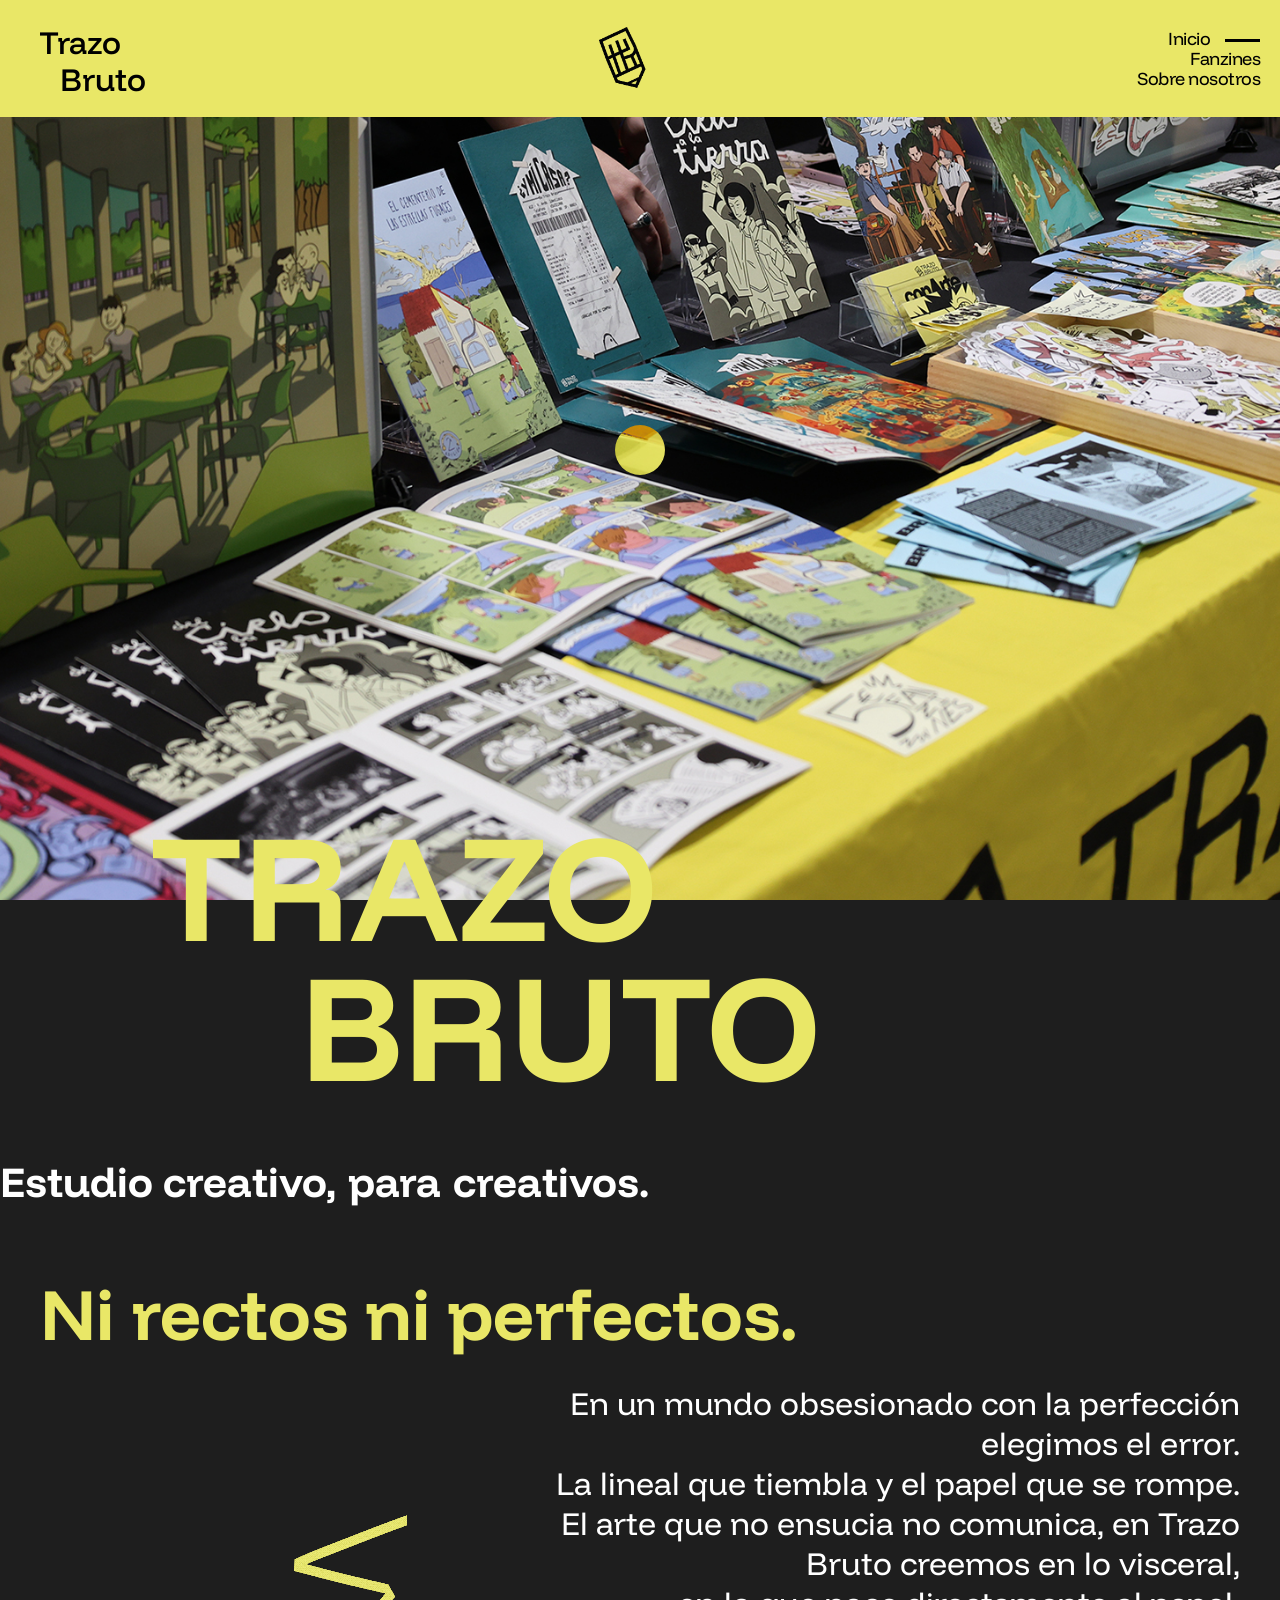
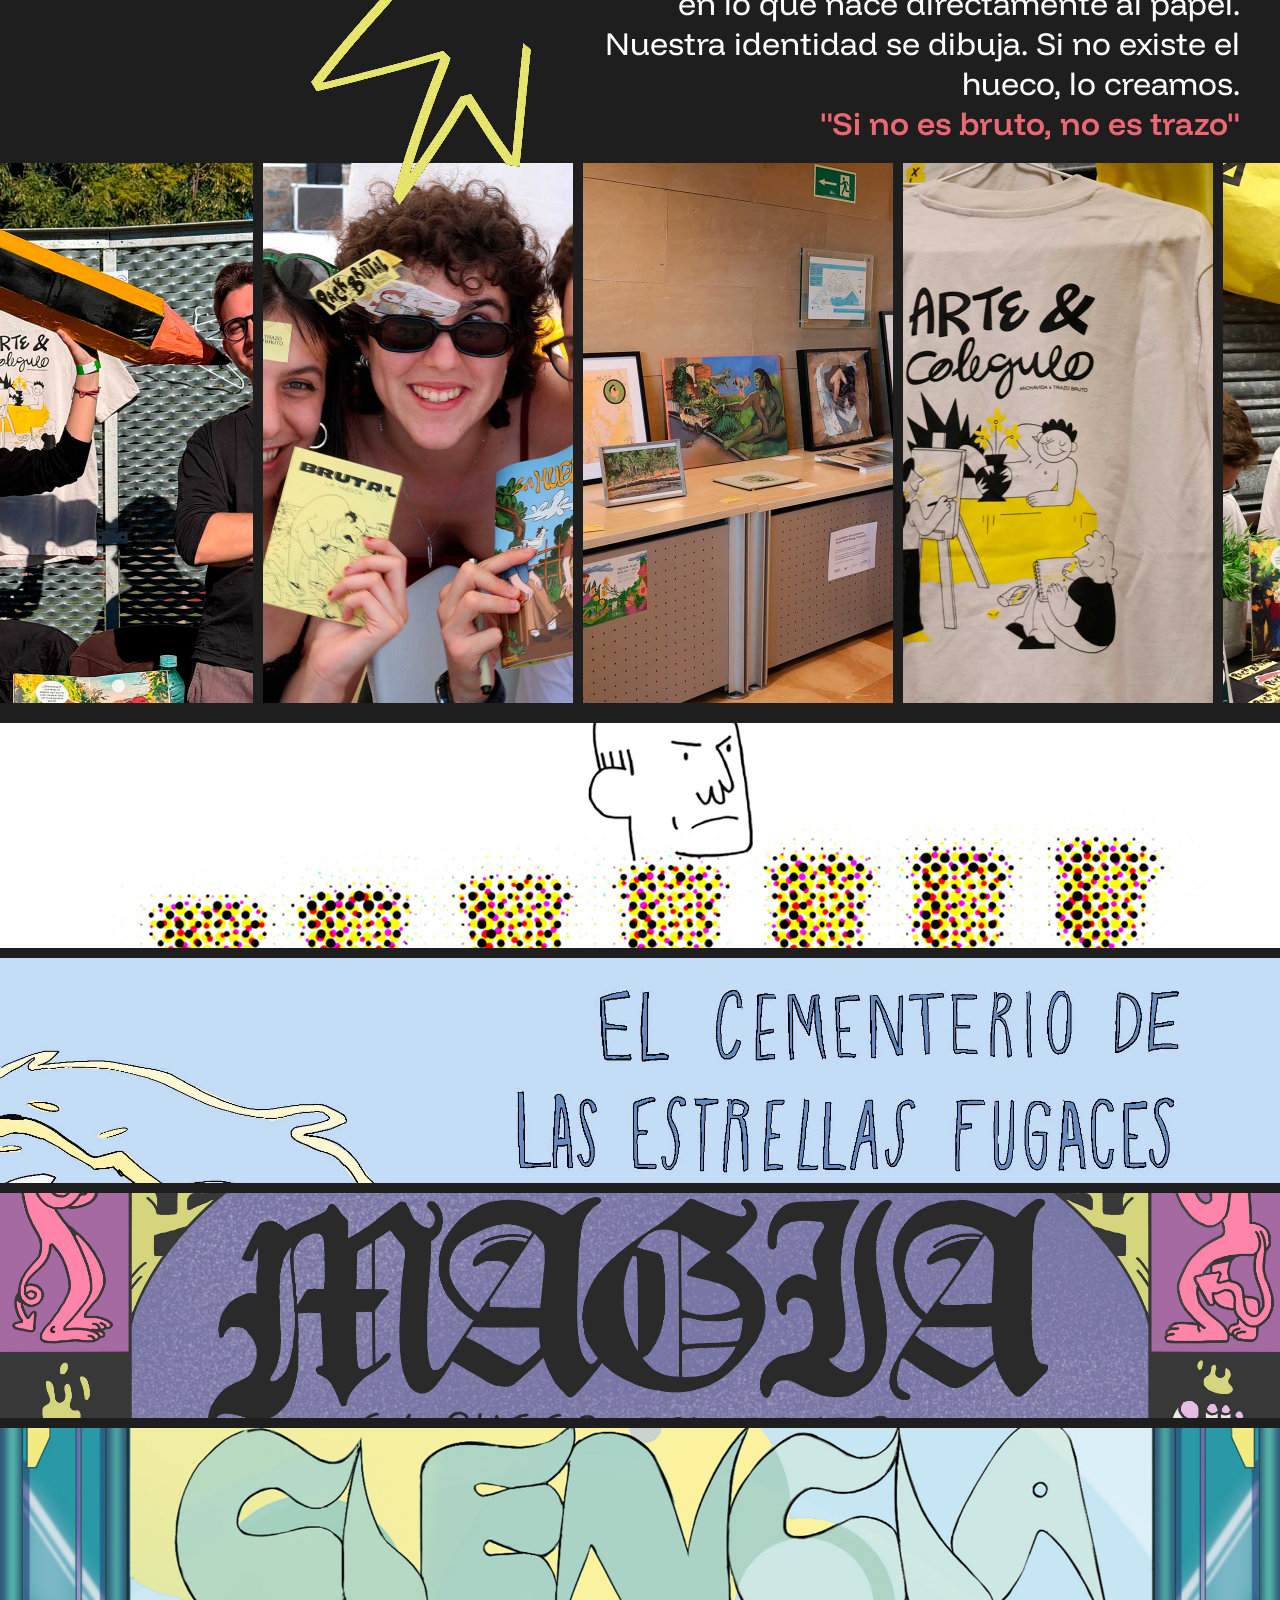
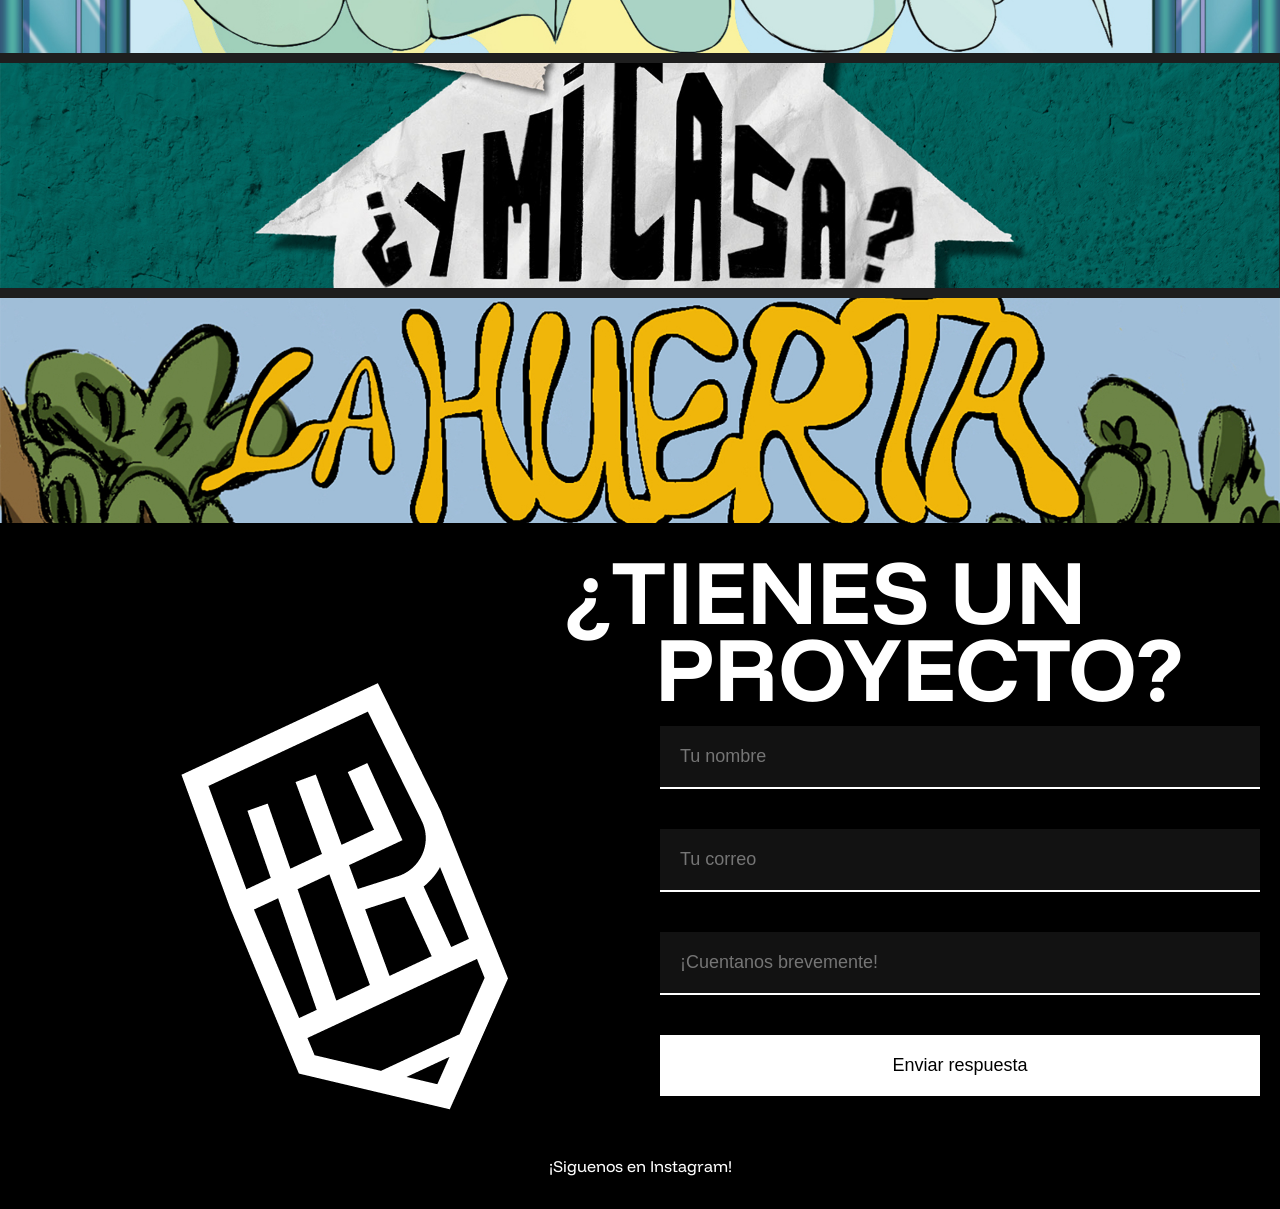
==== commit c40d435c: "FALTA TEXTO MERI, terminado apartado Majo + responsive" ====
--- a/index.html
+++ b/index.html
@@ -84,6 +84,7 @@
         </section>
         <section class="portadasFanzines">
             <div><a href="pages/fanzines.html#miPadre"><img src="img/Fanzines/06. Majo/Portada.jpg" alt=""></a></div>
+            <div><a href="pages/fanzines.html#estrellas"><img src="img/Fanzines/07. Meri/Portada.jpg" alt=""></a></div>
             <div><a href="pages/fanzines.html#magia"><img src="img/Fanzines/05/PORTADA.jpg" alt=""></a></div>
             <div><a href="pages/fanzines.html#ciencia"><img src="img/Fanzines/04/Portada.jpg" alt=""></a></div>
             <div><a href="pages/fanzines.html#miCasa"><img src="img/Fanzines/03/portada.jpg" alt=""></a></div>
--- a/css/estilo_main.css
+++ b/css/estilo_main.css
@@ -3,6 +3,10 @@
 :root{
     --color-principal: #E9E767;
     --tipo: "Funnel Display"
+}
+::selection {
+    background-color: var(--color-principal);
+    color: #000000;
 }
 *{
     cursor: none !important;
@@ -251,7 +255,7 @@
     }
 section.portadasFanzines{
     width: 100%;
-    height: 125dvh;
+    height: 150dvh;
     display: flex;
     flex-direction: column;
     gap: 10px;
--- a/css/estilo_tablet.css
+++ b/css/estilo_tablet.css
@@ -121,7 +121,7 @@
         top: -100px;
     }
     section.portadasFanzines{
-        height: 80dvh;
+        height: 150dvh;
     }
     
     /*FOOTER*/
--- a/css/estilo_mobile.css
+++ b/css/estilo_mobile.css
@@ -59,7 +59,7 @@
     }
     section.portadasFanzines{
         padding: 0;
-        height: 50dvh;
+        height: 100dvh;
     }
     li:last-child a{
                 line-height: 0.8;
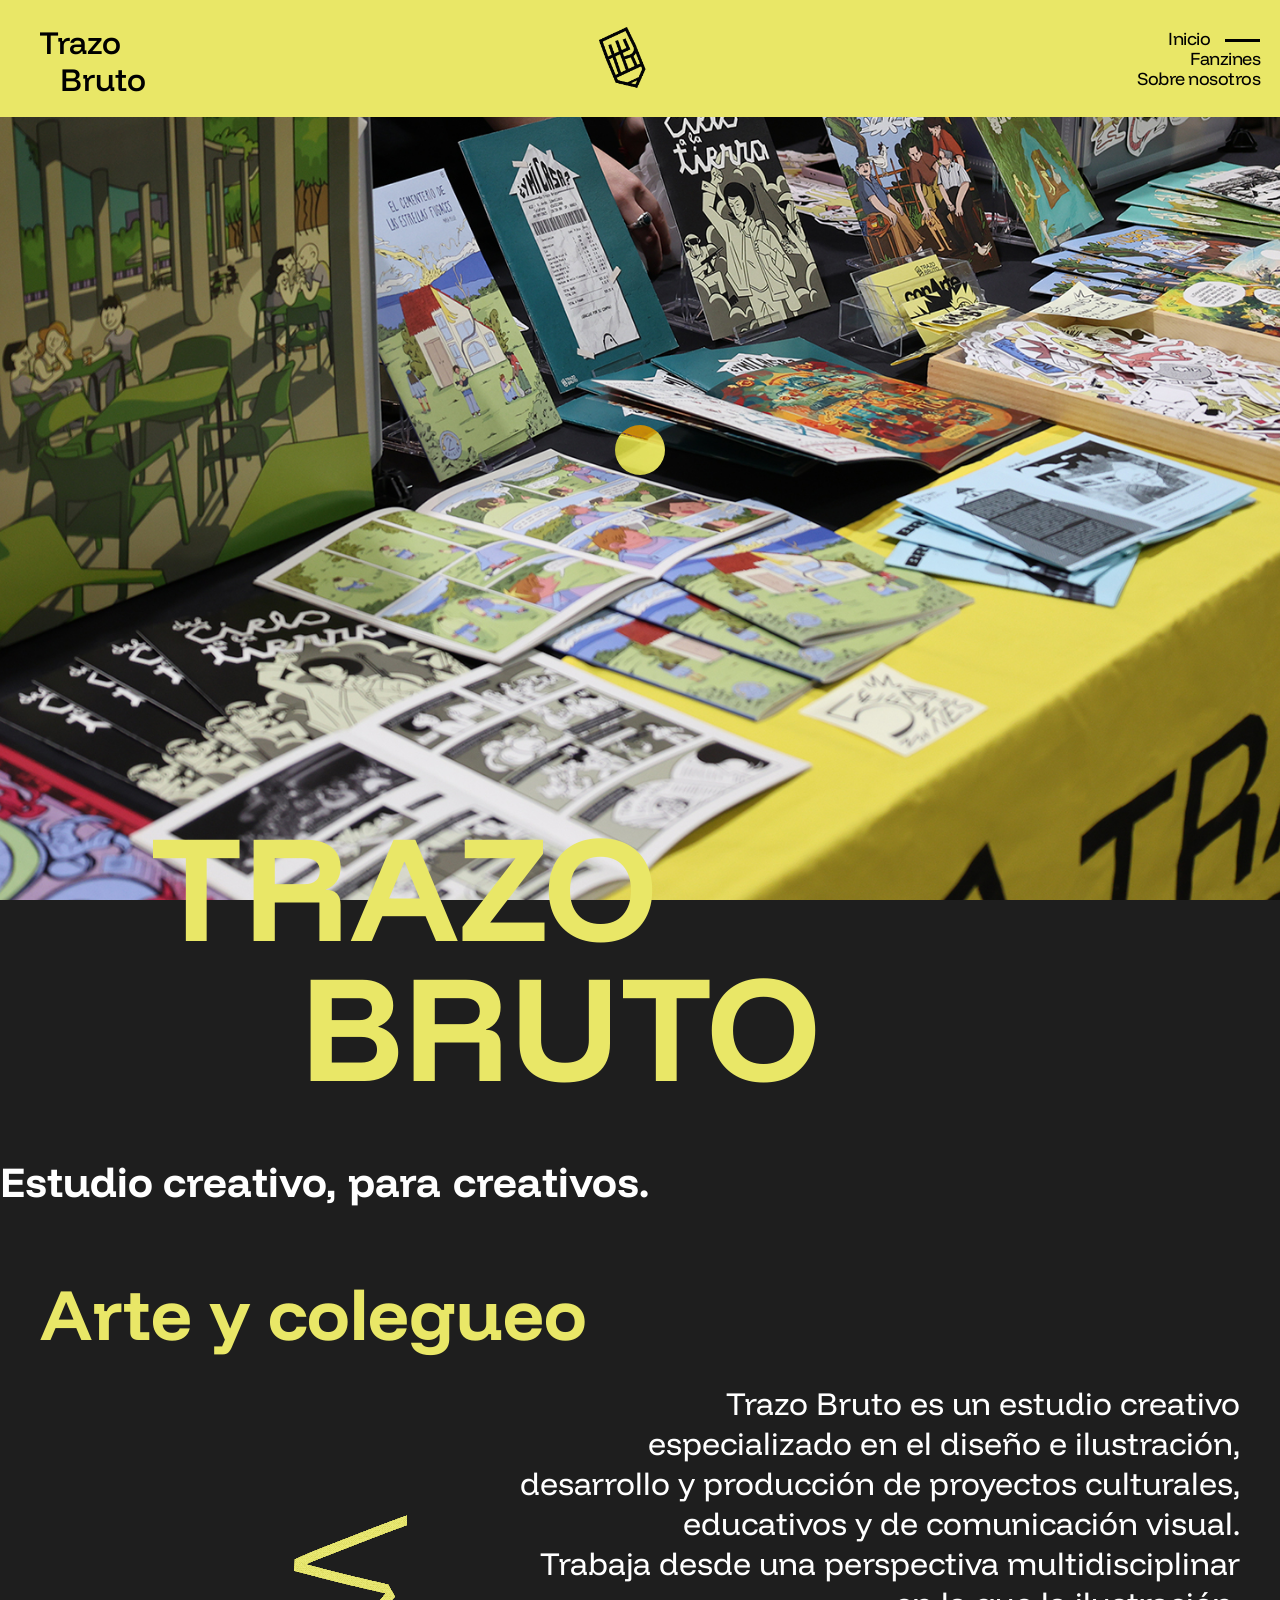
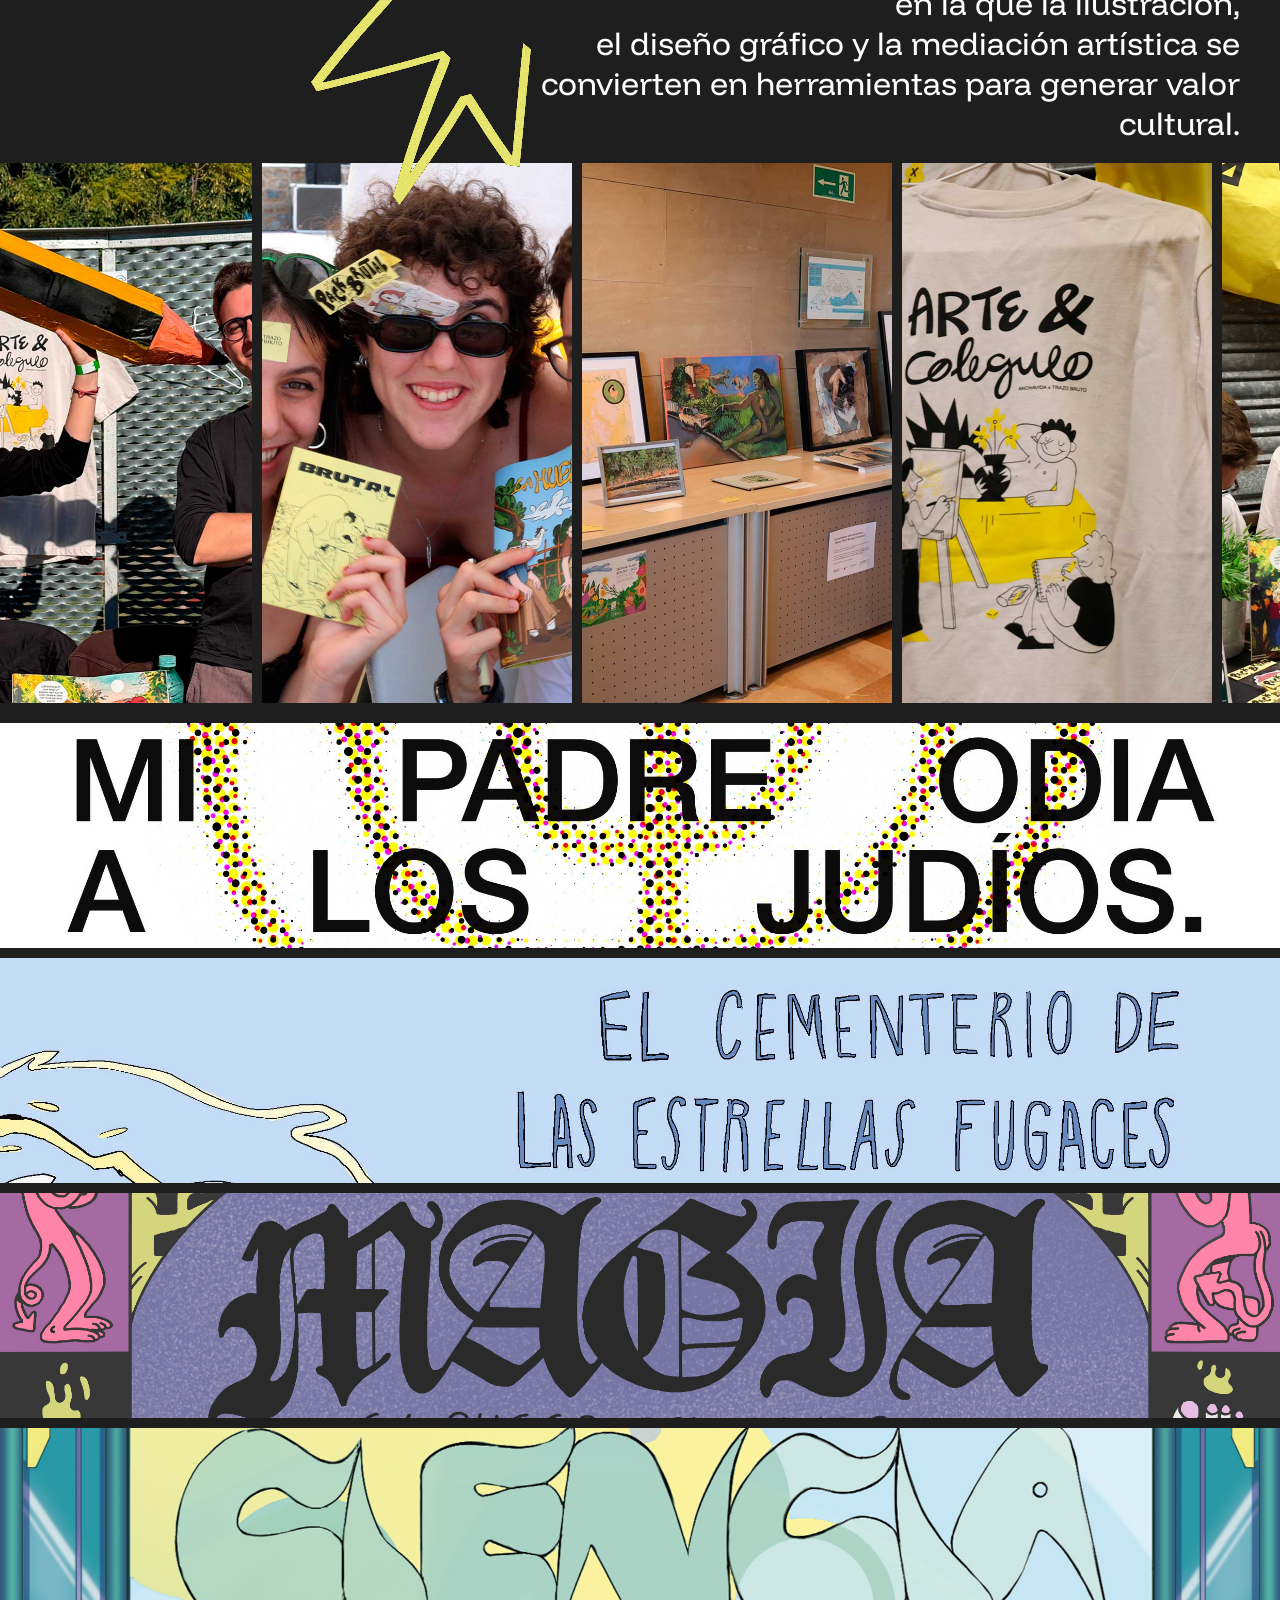
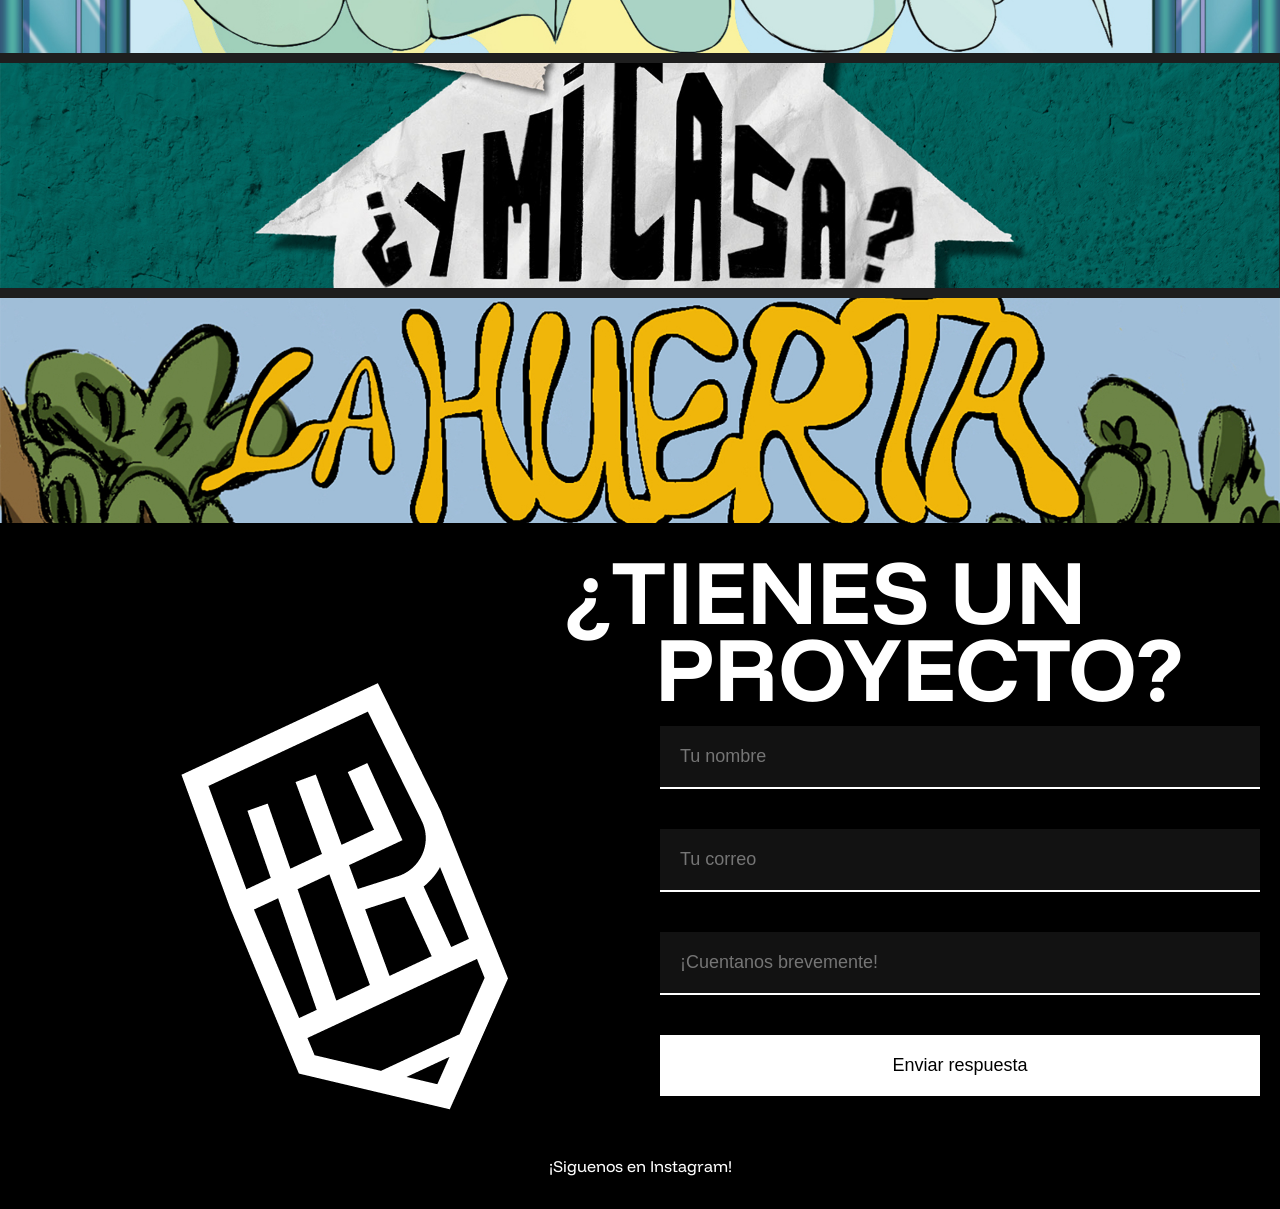
==== commit 57312088: "Banner Majo & Text fixed" ====
--- a/index.html
+++ b/index.html
@@ -64,11 +64,11 @@
             </span>
         creativos.</h3>
         <div class="manifiesto">
-            <h2>Ni rectos ni perfectos.</h2>
+            <h2>Arte y colegueo</h2>
             <div class="texto-gif">
                 <div class="gif"><img src="img/gif/TrazoBruto.gif" alt=""></div>
-                <p>En un mundo obsesionado con la perfección elegimos el error. <br> La lineal que tiembla y el papel que se rompe.<br>El arte que no ensucia no comunica, en Trazo Bruto creemos en lo visceral, <br>en lo que nace directamente al papel. <br>Nuestra identidad se dibuja. Si no existe el hueco, lo creamos.<br>
-                    <span>"Si no es bruto, no es trazo"</span></p>
+                <p>Trazo Bruto es un estudio creativo especializado en el diseño e ilustración, desarrollo y producción de proyectos culturales, educativos y de comunicación visual. <br>Trabaja desde una perspectiva multidisciplinar en la que la ilustración, <br> el diseño gráfico y la mediación artística se convierten en herramientas para generar valor cultural.
+                    <!--<span>"Si no es bruto, no es trazo"</span></p>-->
             </div>
         </div>
         <section class="carrusel">
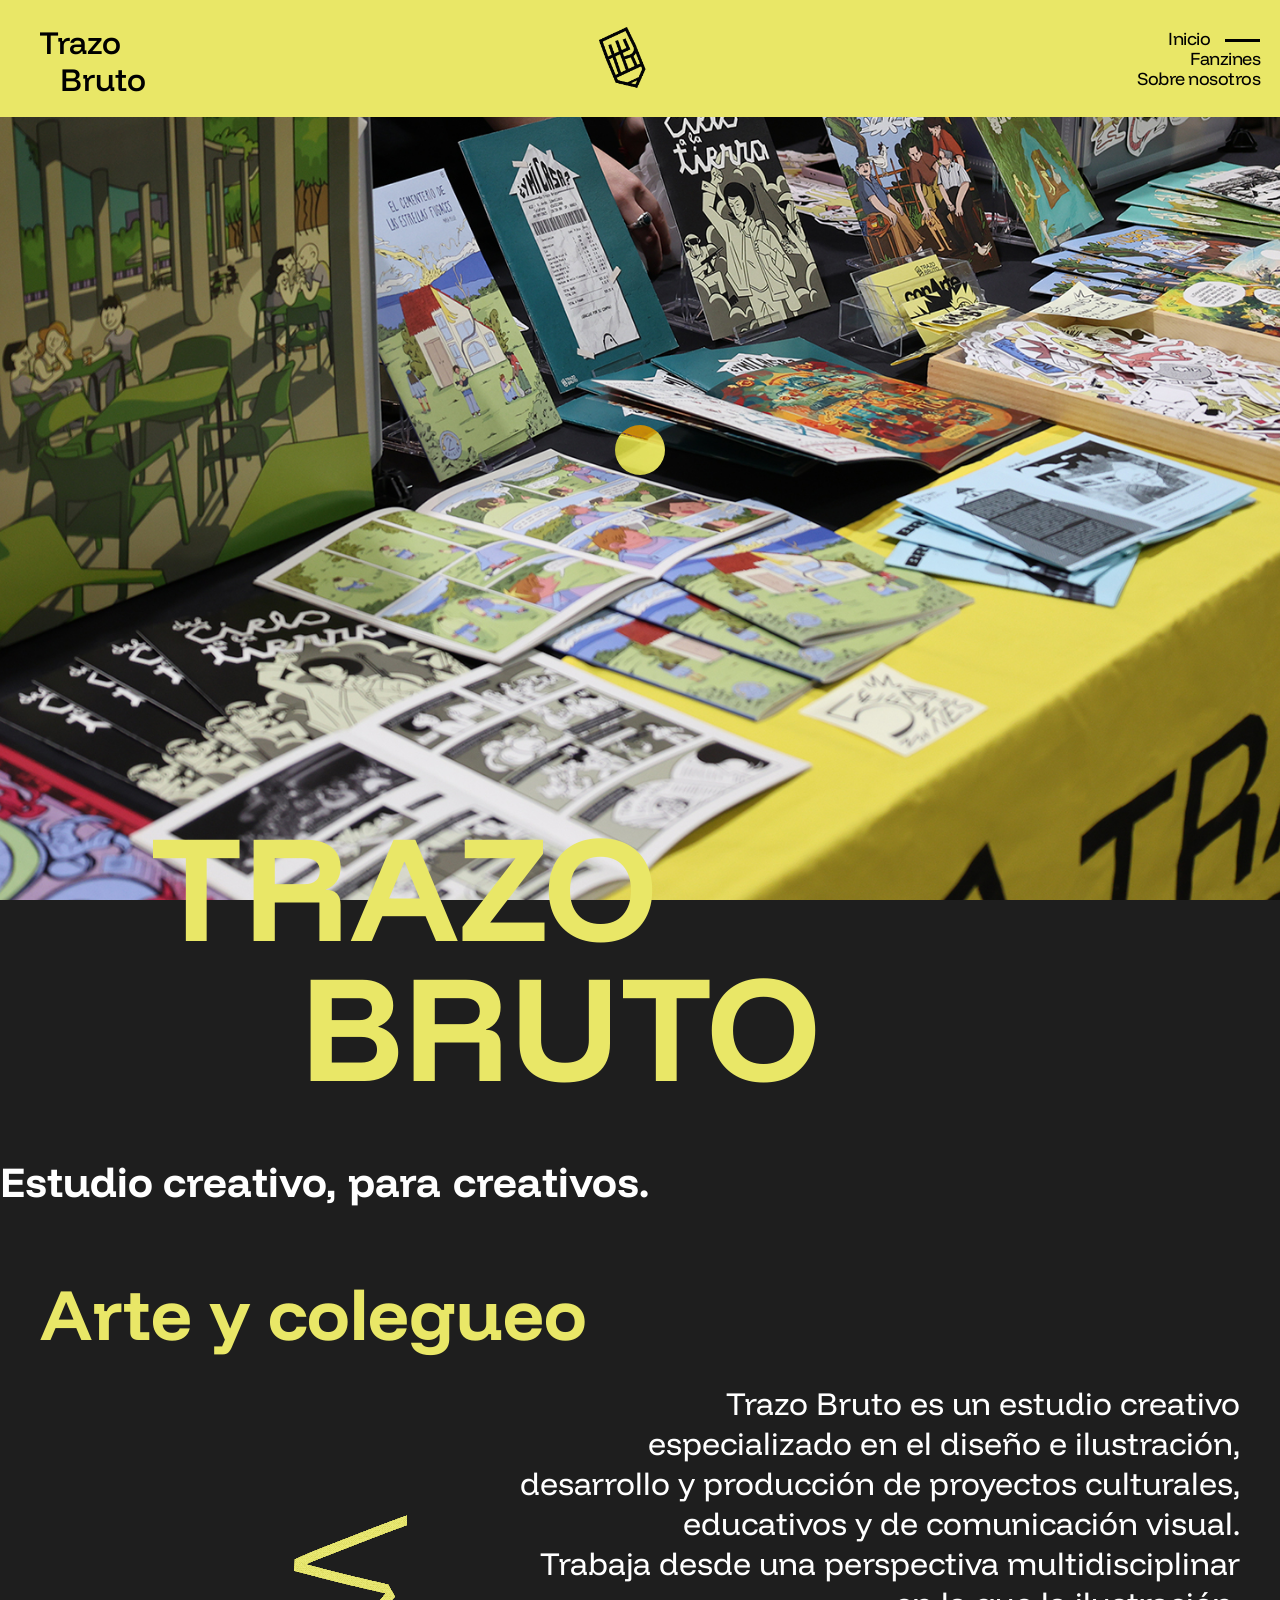
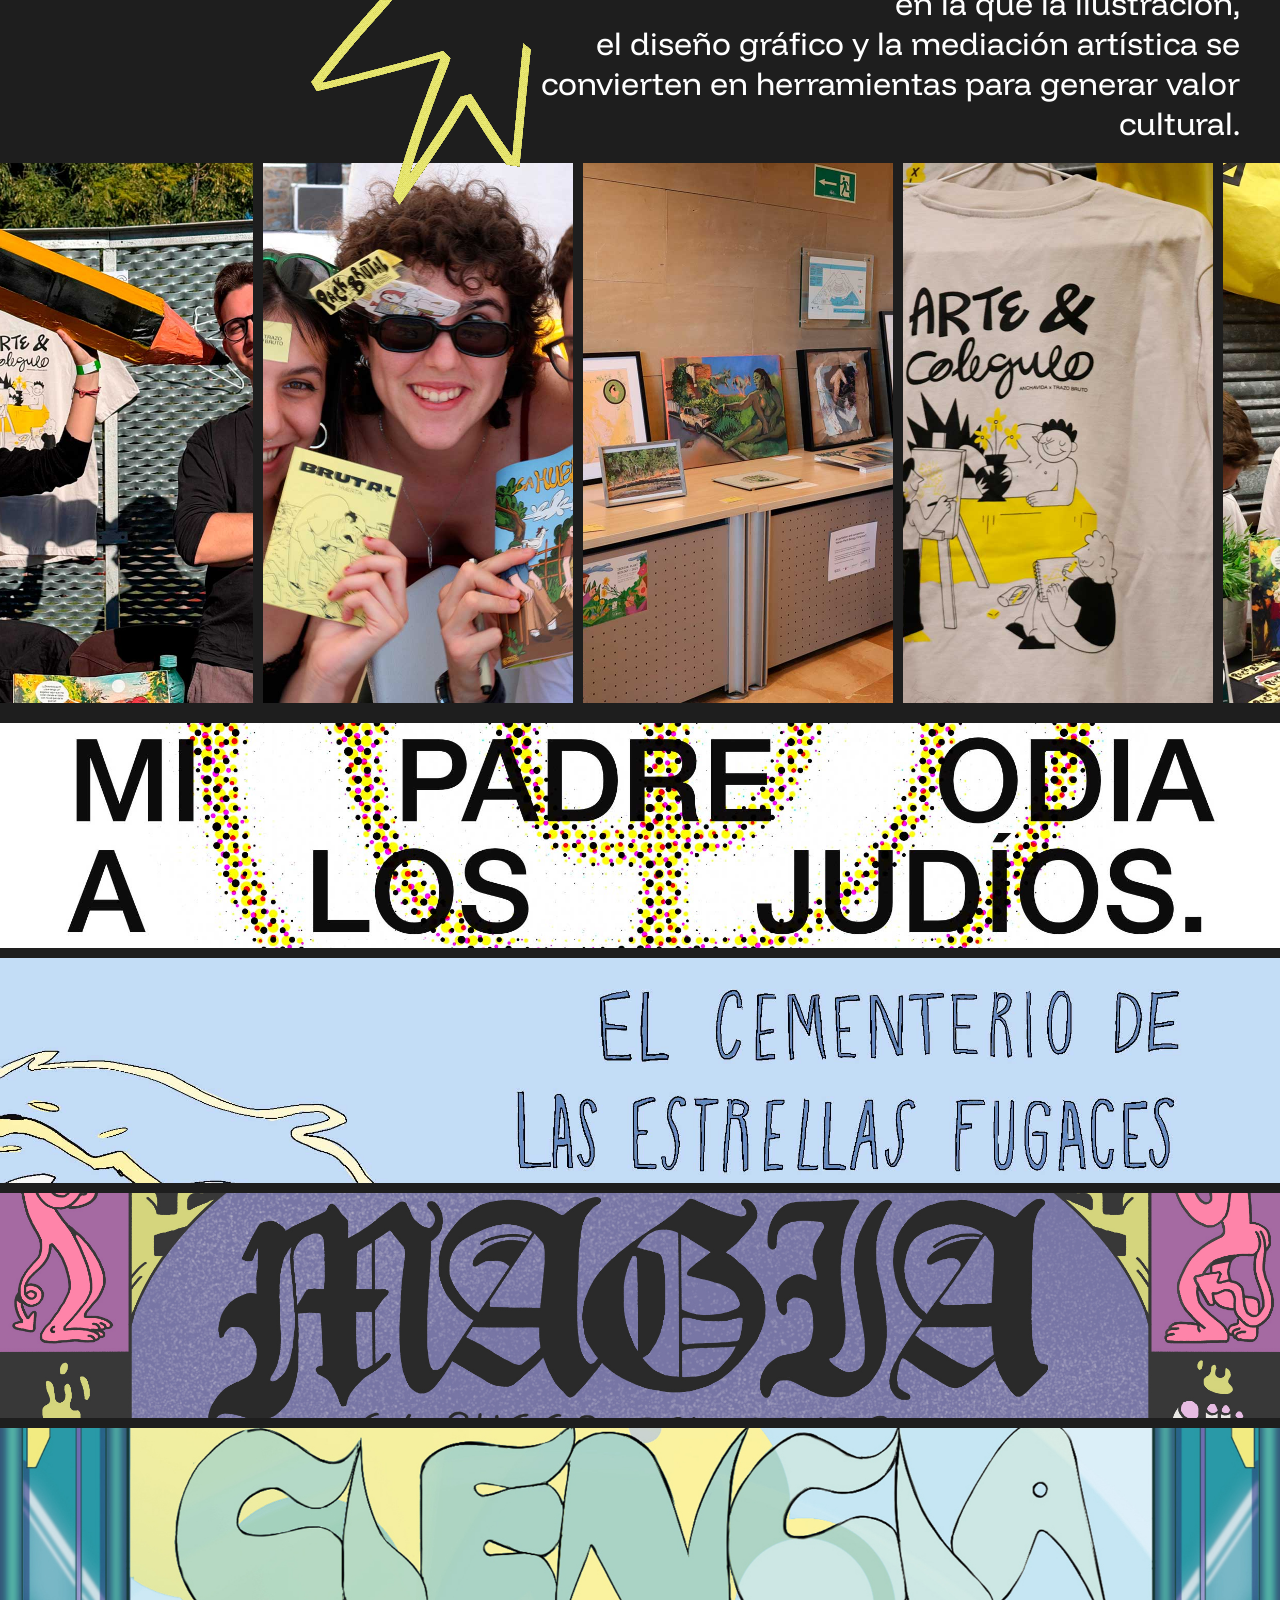
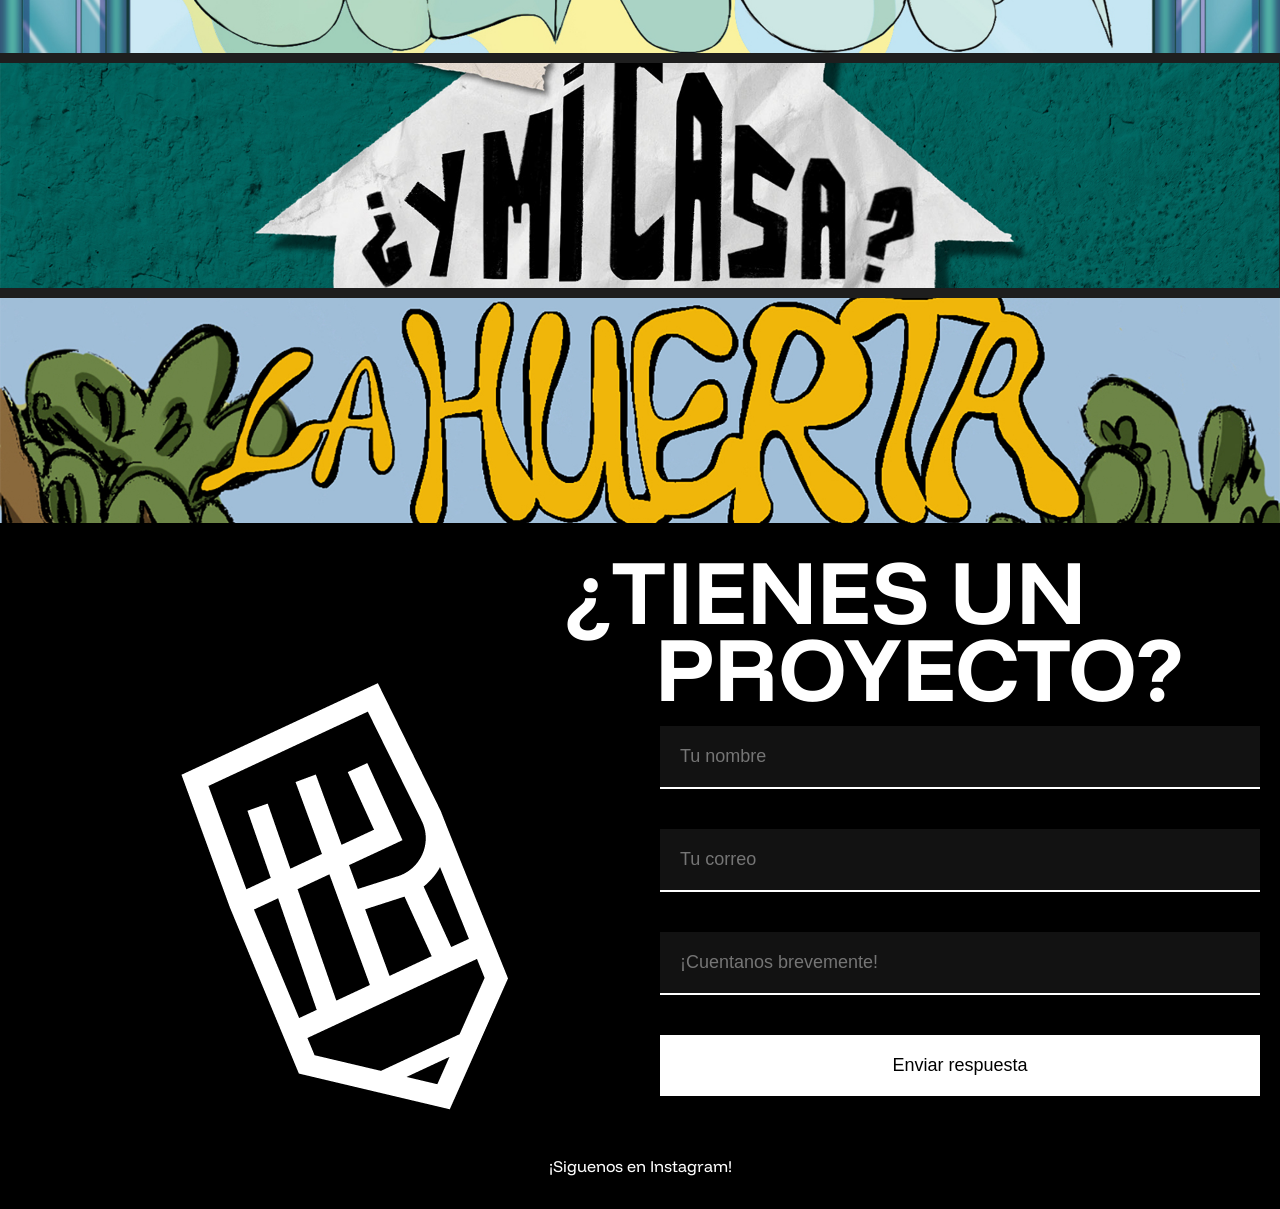
==== commit 6071326f: "actualizacion con info de Meri" ====
--- a/index.html
+++ b/index.html
@@ -85,7 +85,7 @@
         <section class="portadasFanzines">
             <div><a href="pages/fanzines.html#miPadre"><img src="img/Fanzines/06. Majo/Portada.jpg" alt=""></a></div>
             <div><a href="pages/fanzines.html#estrellas"><img src="img/Fanzines/07. Meri/Portada.jpg" alt=""></a></div>
-            <div><a href="pages/fanzines.html#magia"><img src="img/Fanzines/05/PORTADA.jpg" alt=""></a></div>
+            <div><a href="pages/fanzines.html#Magia"><img src="img/Fanzines/05/PORTADA.jpg" alt=""></a></div>
             <div><a href="pages/fanzines.html#ciencia"><img src="img/Fanzines/04/Portada.jpg" alt=""></a></div>
             <div><a href="pages/fanzines.html#miCasa"><img src="img/Fanzines/03/portada.jpg" alt=""></a></div>
             <div><a href="pages/fanzines.html#huerta"><img src="img/Fanzines/02/Portada.png" alt=""></a></div>
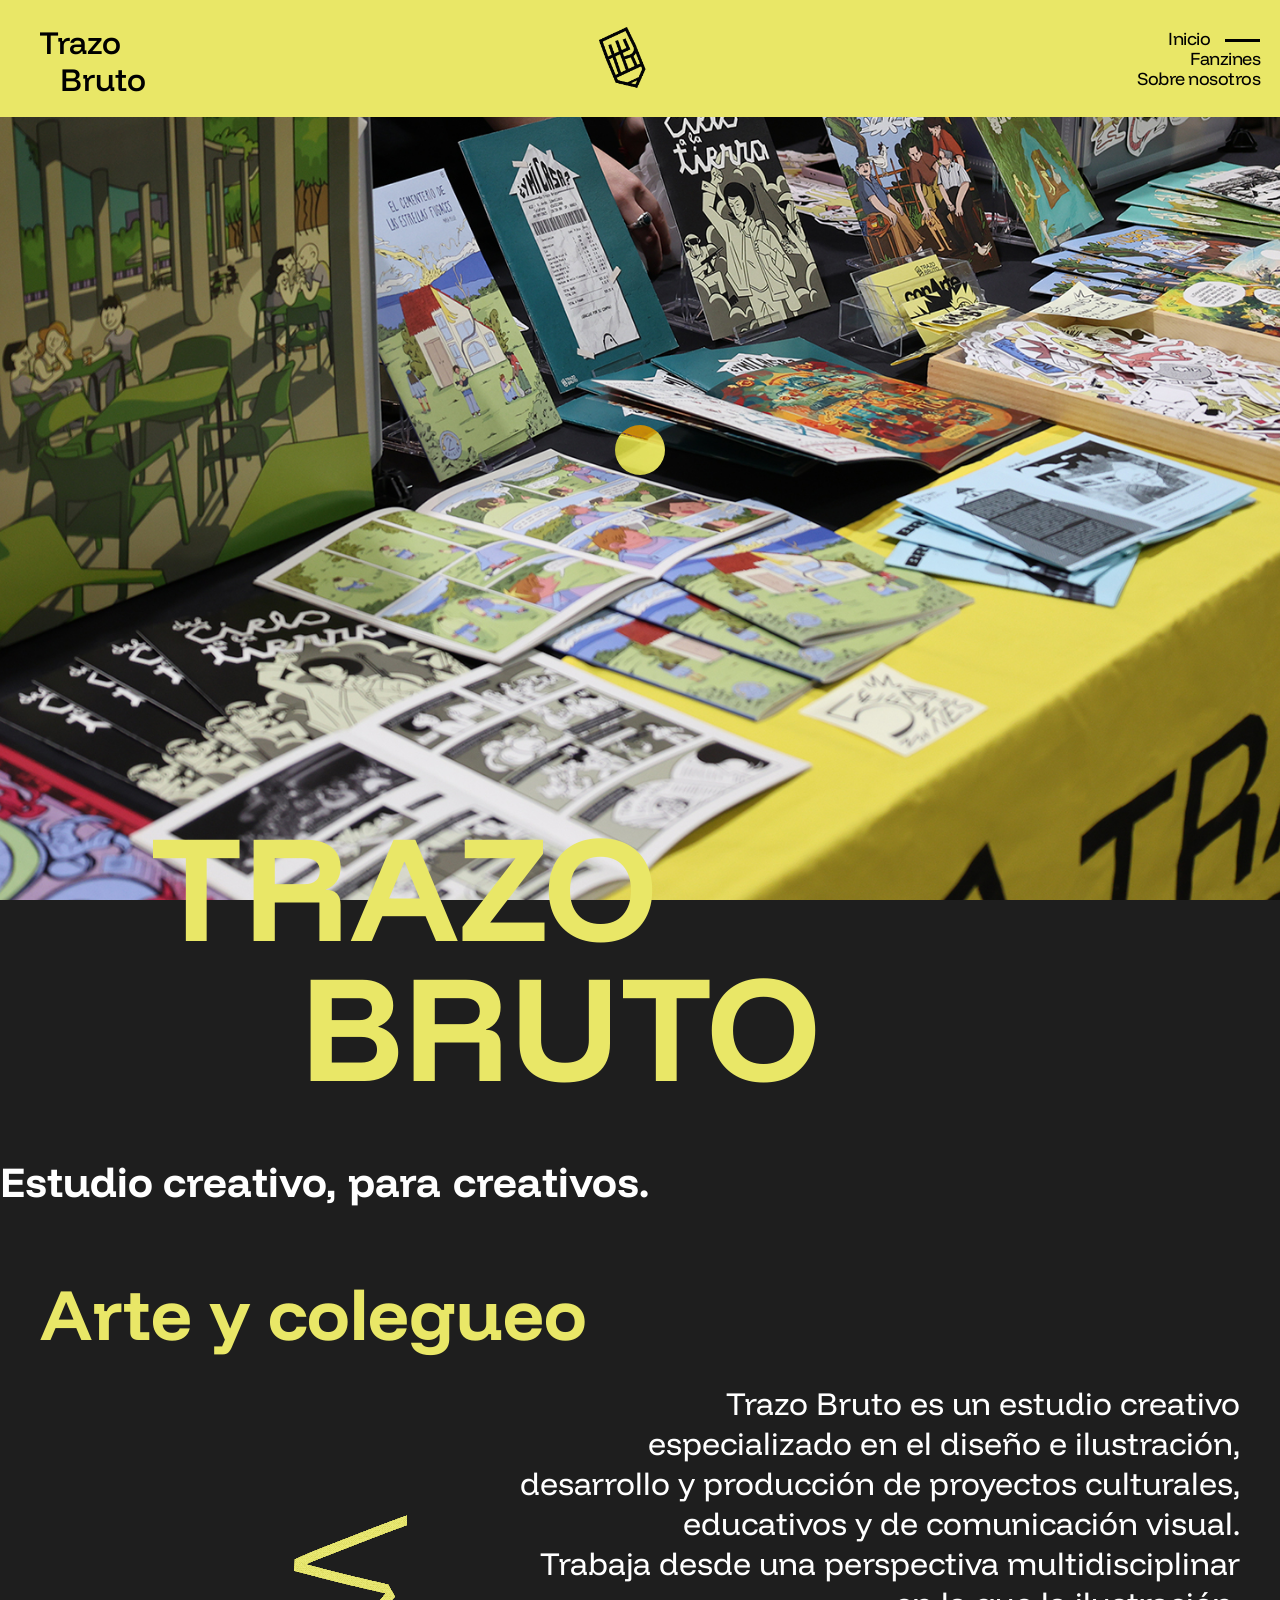
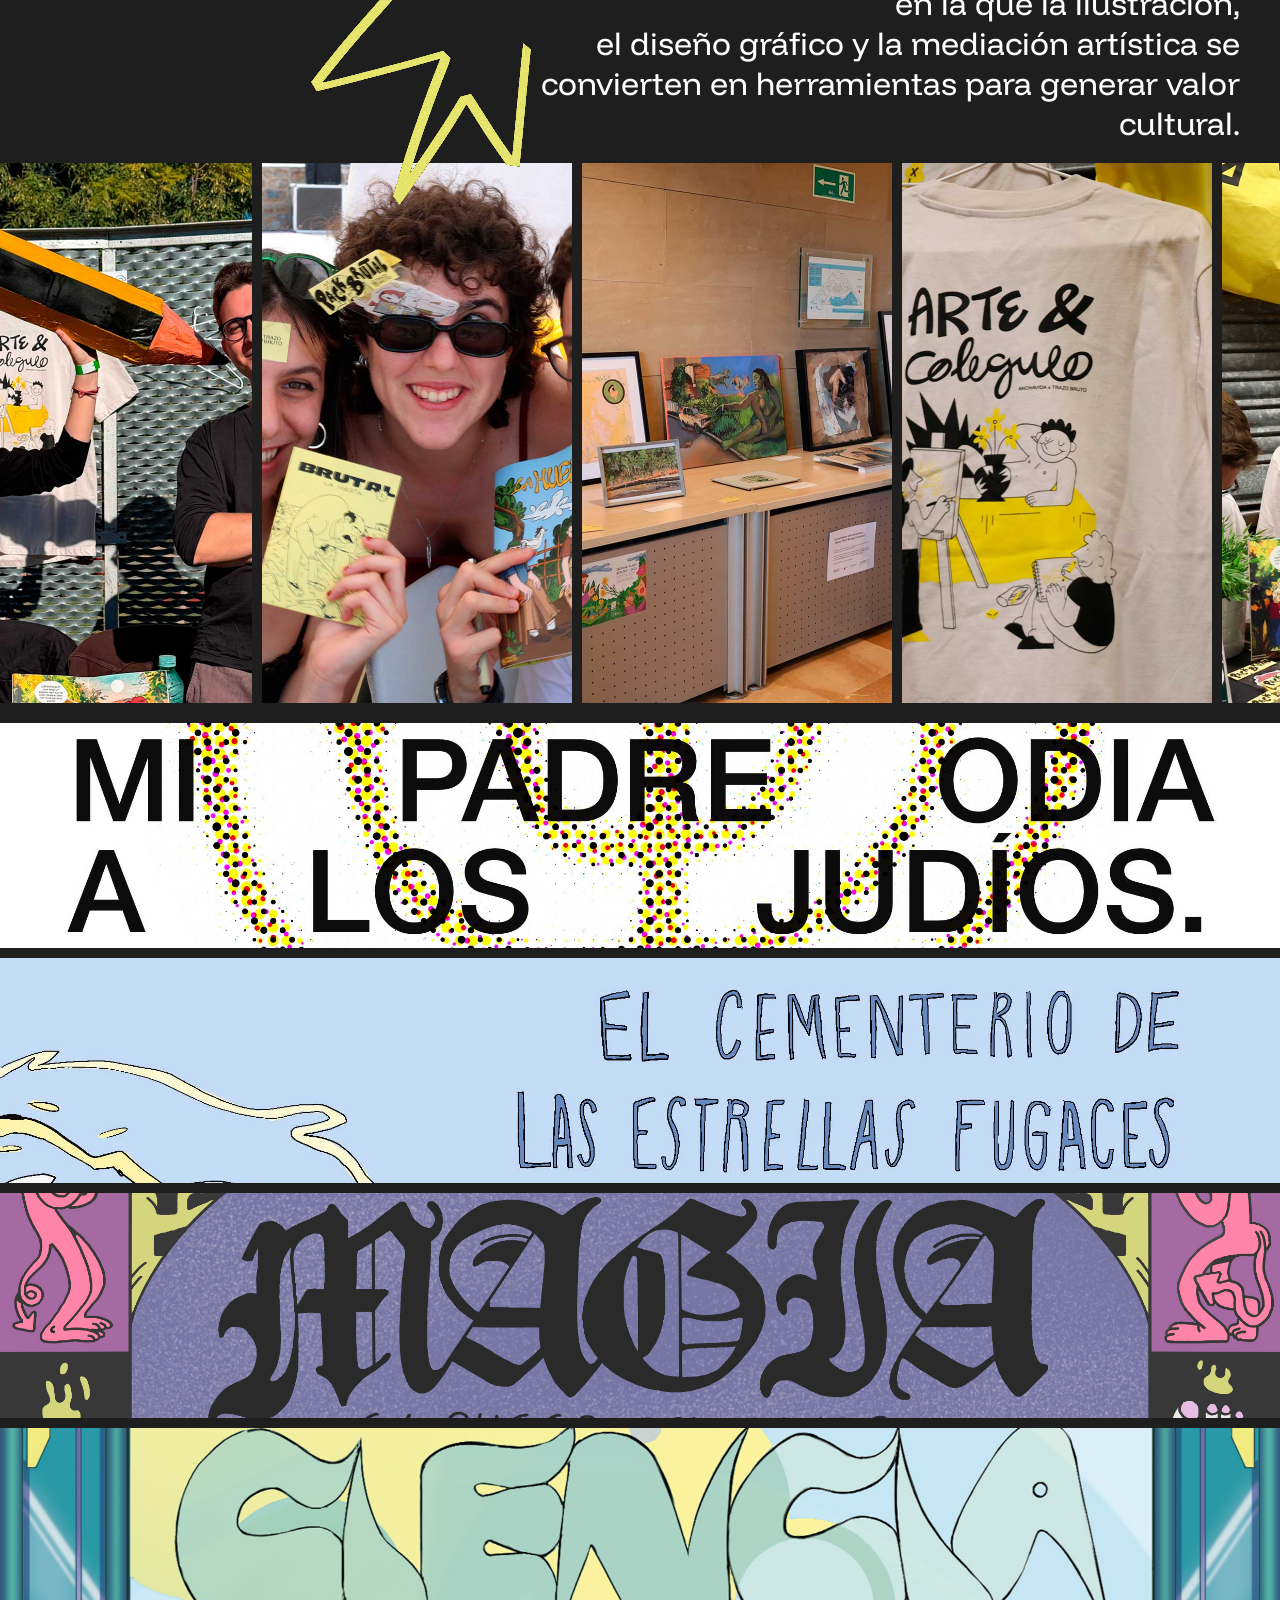
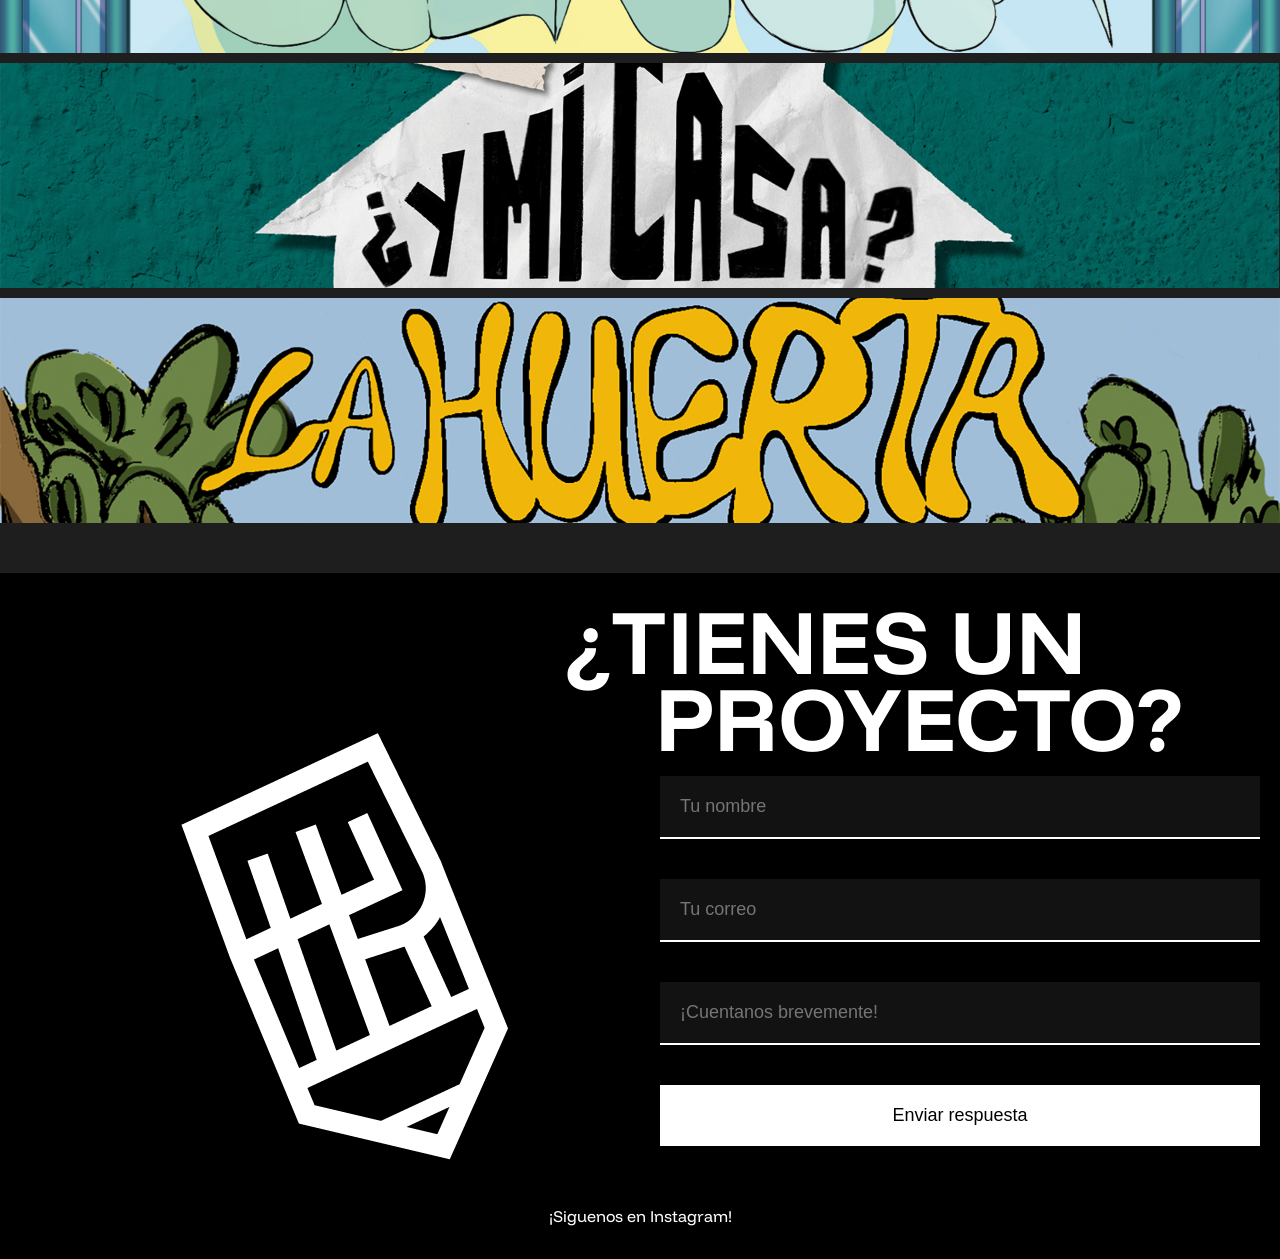
==== commit e6f66d34: "fix banners en movil, y hero con scroll para evitar deformacion en iOS" ====
--- a/index.html
+++ b/index.html
@@ -5,11 +5,11 @@
     <meta name="viewport" content="width=device-width, initial-scale=1.0">
     <title>Trazo Bruto</title>
     <link rel="icon" href="img/favicon/favicon-32x32.png">
-    <link rel="stylesheet" href="css/estilo_main.css">
-    <link rel="stylesheet" href="css/estilo_tablet.css" media="screen and (max-width: 1180px)">
-    <link rel="stylesheet" href="css/estilo_mobile.css" media="screen and (max-width: 768px)">
-    <script defer src="js/funciones.js"></script>
-    <script defer src="js/submitForm.js"></script>
+    <link rel="stylesheet" href="css/estilo_main.css?v=1.1">
+    <link rel="stylesheet" href="css/estilo_tablet.css?v=1.1" media="screen and (max-width: 1180px)">
+    <link rel="stylesheet" href="css/estilo_mobile.css?v=1.1" media="screen and (max-width: 768px)">
+    <script defer src="js/funciones.js?v=1.1"></script>
+    <script defer src="js/submitForm.js?v=1.1"></script>
 </head>
 <body>
     <div class="cursor-personalizado"></div>
--- a/css/estilo_main.css
+++ b/css/estilo_main.css
@@ -255,7 +255,7 @@
     }
 section.portadasFanzines{
     width: 100%;
-    height: 150dvh;
+    height: auto;
     display: flex;
     flex-direction: column;
     gap: 10px;
--- a/css/estilo_tablet.css
+++ b/css/estilo_tablet.css
@@ -17,6 +17,9 @@
     header .about-us{
         display: none;
     }
+    section.img-main {
+    background-attachment: scroll; 
+}
     .parallaxText{
         font-weight: 500;
         padding: 20px;
@@ -121,7 +124,7 @@
         top: -100px;
     }
     section.portadasFanzines{
-        height: 150dvh;
+        height: auto;
     }
     
     /*FOOTER*/
--- a/css/estilo_mobile.css
+++ b/css/estilo_mobile.css
@@ -58,9 +58,19 @@
         height: 40dvh;
     }
     section.portadasFanzines{
-        padding: 0;
-        height: 100dvh;
+        padding-bottom: 10px;
     }
+    section.portadasFanzines div{
+        width: 100%;
+        height: auto;
+    }
+    section.portadasFanzines div img{
+        width: 100%;
+        height: auto;
+        object-fit: contain;
+        display: block;
+    }
+    
     li:last-child a{
                 line-height: 0.8;
             }
